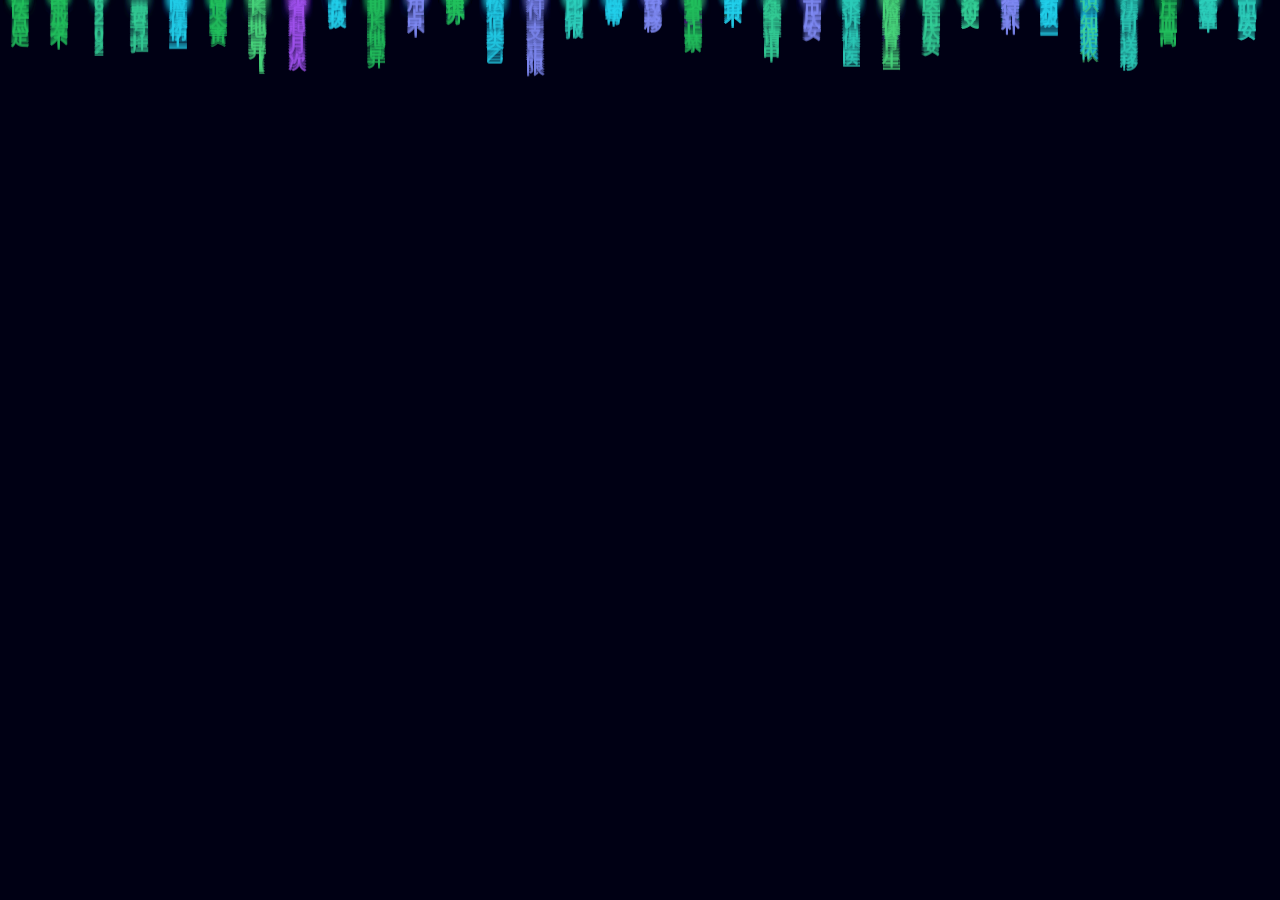
==== index.html @ b7094ef6 "uniform dim, wider columns" ====
<!DOCTYPE html>
<html lang="zh">
<head>
<meta charset="UTF-8">
<meta name="viewport" content="width=device-width,initial-scale=1.0,maximum-scale=1.0,user-scalable=no">
<meta name="theme-color" content="#0a0a1a">
<title>医保小洪</title>
<style>
* { margin:0; padding:0; box-sizing:border-box; }
html, body { width:100%; height:100%; overflow:hidden; background:#0a0a1a; }
canvas { display:block; width:100%; height:100%; }
</style>
</head>
<body>
<canvas id="rain"></canvas>
<script>
var WORDS = ["大病保险", "政策目录", "基本医保", "两病门诊", "医保基金不予支付", "甲类", "全部乙类", "安徽省开通情况", "国家医保服务平台APP", "办理渠道", "政策体系概览", "2026年7月主要变化", "参保缴费", "慢特病门诊", "住院", "一般诊疗费", "医保耗材目录", "承诺制异地长期居住", "特困人员/低保对象/返贫致贫人口（倾斜支付）", "2026年7月1日起执行新政策", "再次报销", "无封顶线", "不再纳入大病保险", "慢性病门诊", "特殊病门诊", "不再享受", "补齐待遇", "省内无异地", "省外规范转诊", "单行支付", "异地长期居住备案", "生育津贴", "在职职工", "随单位参保", "以个人身份参保", "有序扩大到省外定点医疗机构", "不再要求", "一级及未定级", "异地长期居住人员", "一般诊疗费收付费政策", "全新政策", "挂号费 + 诊查费 + 注射费", "当天只限收取一次", "只收取该疗程内首次", "住院患者不得收取", "不可收取", "不与各类\"门诊诊查费\"和\"注射费\"同时收费", "医保三大目录", "国家药品目录（2025版）", "目录分类", "目录规模", "支付规则", "支付条件（全部符合方可支付）", "基金不予支付（符合其一即不支付）", "不纳入目录的情形", "目录动态调整", "调出情形", "执行要求", "乙类", "丙类", "2859条", "个人先行自付", "支付标准", "限定支付范围", "工伤保险/生育保险", "每年调整一次", "不得自行制定目录", "不得自行调整", "须保障参保人员知情同意权", "医保家庭共济", "已开通省市（截至2026年）", "安徽省家庭共济操作流程", "家庭共济 vs 医保钱包 vs 异地就医", "家庭共济常见问题", "职工医保参保人", "个人账户余额", "本人医保卡", "安徽", "安徽省已全面开通", "安庆市已开通", "皖事通APP", "安徽医保公共服务小程序", "国家医保服务平台", "皖事通", "医保专区", "个人账户共济", "配偶、父母（含配偶父母）、子女", "不需要！", "医保诉求答复规范", "核心原则", "答复结构", "格式要求", "常用政策依据速查", "禁止事项", "纯医保立场", "不越界", "依据知识库", "不换行", "医保钱包推广区域", "当前开通省份（截至2026年中）", "安庆市/望江县状态", "个人账户余额跨区域转账", "省级平台", "并非全省所有区县已同步开通", "据群众反馈，目前望江县暂不支持医保钱包使用", "拨打12345", "安庆市医保局电话", "安庆市区县列表", "各区县医保咨询电话", "望江县医疗保障局 - 回复模板", "标准回复格式", "使用说明", "医保定点查询", "安庆市定点医药机构名单", "安庆市医保部门经办系统固话", "市本级及各区县", "安庆市级", "桐城市", "怀宁县", "潜山市", "岳西县", "太湖县", "望江县", "宿松县", "0556-12345 转医保", "医保目录", "目录查询", "药品目录", "诊疗项目目录", "医用耗材目录", "试行版 2859条（2026.7.1执行）", "安庆市医疗救助政策", "医疗救助标准", "全额资助", "特困人员、孤儿", "低保对象", "返贫致贫人口", "防止返贫监测人口", "因病致贫重病患者", "因个人原因未参加基本医保期间的费用", "医疗救助监管", "由本人负担", "暂停其医疗救助", "停止其医疗救助", "责令退回", "移送司法机关", "不予结算", "取消", "安庆市医疗服务价格目录", "安庆居民医保【\"两病\"门诊】政策", "高血压、糖尿病", "门诊用药", "适用人群", "年度限额", "报销范围", "申请手续", "准入标准", "整体纳入", "不需要参保居民申请办理", "安庆居民医保【住院】政策", "住院起付线及报销比例", "本地就医（安庆市立医院）", "省内异地规范转诊（安徽省立医院）", "省内异地自行外出（安徽省立医院）", "省外规范转诊（上海瑞金医院）", "省外自行外出（上海瑞金医院）", "一级及以下/乡镇卫生院", "二级和县级", "三级(市属)", "三级(省属)", "结论", "安庆居民医保【参保缴费】政策", "2026年度（参加2025年缴费）个人缴费资助标准", "2025年度个人缴费资助标准", "集中参保缴费期", "2025年10月20日-12月31日", "2026年1月1日至12月31日", "次日起", "重要", "待遇等待期", "就高原则", "安庆市城乡居民医保政策总览", "基本医保（6项）", "大病保险（3项）🔴", "医疗救助", "普通门诊", "生育保障", "不再纳入", "罕见病单行支付", "省内大病无异地", "跨省异地就医降比例部分不纳入大病保险", "安庆居民医保【大病保险】政策（2026年7月更新）", "普通居民", "基本医保起付线以下部分", "乙类先行自付费用", "超支付标准自付费用", "跨省异地就医降比例部分", "没有降比例部分", "优先计入", "不纳入医疗救助", "连续参保/零报销", "断保人员", "过渡期递减，2030年出局", "提高起付线", "安庆居民医保【慢特病门诊】政策", "安庆居民医保【普通门诊】政策", "市域内普通门诊定点医疗机构", "不报销", "【异地长期居住备案】", "安庆居民医保【生育保障】政策", "补助规则", "可以。", "据实支付", "定额标准", "并发症或合并症", "补差", "安庆居民医保【省内大病无异地】政策", "试点省属三级医疗机构", "试点病种", "省内试点医疗机构", "三级医疗机构", "心脏移植", "安庆居民医保【罕见病单行支付】政策", "尚未纳入基本医疗保险药品目录", "安庆市城镇职工医保政策总览", "生育保险 🔴", "大额医疗救助", "生育保险", "门诊统筹", "产前检查", "住院分娩", "灵活就业", "辅助生殖", "安庆职工医保【住院】政策", "退休职工", "安庆职工医保【参保缴费】政策", "单位缴费基数", "单位费率", "个人缴费基数", "个人费率", "退休人员", "次月起", "安庆职工医保【大病保险】政策", "普通职工", "基本医保（含大额医疗救助）", "安庆职工医保【慢特病门诊】政策", "年度起付线", "报销比例", "安庆职工医保【生育保障】政策（2026年7月更新）", "享受条件——🔴 全省统一", "津贴计算", "津贴天数", "产前检查基础服务包", "普通门诊统筹", "顺产", "剖宫产", "无自付", "合并计算", "不重复保障", "单建统筹模式", "统账结合模式", "生育补助金", "不予享受", "2027年5月1日起，不再保留生育补助金相关政策。", "女居民参保地的职工医保统筹基金", "不占用", "不发放", "甲类纳入", "扩大到省外", "2027.5.1起改津贴", "安庆职工医保【省内大病无异地】政策", "安庆职工医保【罕见病单行支付】政策", "安庆职工医保【辅助生殖门诊】政策", "2024年8月1日", "25家", "安庆市立医院", "安庆116医院", "安庆职工医保【门诊统筹】政策", "起付线累计规则", "定点药店购药", "2022年7月1日", "2023年10月1日", "定点医疗机构普通门诊", "定点零售药店门诊处方外配购药", "一级及未定级医院", "二级和三级医院", "二级和三级", "年度最高支付限额", "职工本人使用", "安庆职工医保【门诊血液透析】政策", "结算方式", "优势", "慢性肾衰竭（尿毒症期）门诊慢特病认定", "不含", "按病种付费", "医保基金", "参保患者", "减轻参保患者医疗费用负担", "异地就医直接结算", "住院免备案直接结算", "本地就医标准", "出院前补齐备案材料", "自费出院后补齐材料", "未能补齐材料", "其他临时外出就医人员", "已发生医保结算的费用原则上不予补差结算", "务必致电告知申请人", "慢性病待遇享受", "城乡居民", "城镇职工", "短信通知", "在线查询", "一级以上（含）定点医疗机构", "安徽省基本医疗保险门诊慢特病病种认定标准", "概述", "部分病种认定标准摘要", "高血压", "冠心病", "心功能不全", "慢性阻塞性肺疾病", "糖尿病", "恶性肿瘤", "慢性肾衰竭（尿毒症期）", "器官移植术后抗排异治疗", "再生障碍性贫血", "戈谢病", "线上自助办理流程", "下载打印结算单", "经办服务流程", "服务项目", "文本指南", "视频教程（扫码观看）", "安庆长期护理保险政策", "资金补助和服务保障", "同步参加"];

var canvas = document.getElementById('rain');
var ctx = canvas.getContext('2d');
var dpr = window.devicePixelRatio || 1;
var fontSize, colGap, cols, streams;
var colors = ['#22c55e','#4ade80','#a855f7','#22d3ee','#34d399','#818cf8','#2dd4bf'];

function randWord() {
  var w = WORDS[Math.floor(Math.random() * WORDS.length)];
  return { chars: w.split(''), idx: 0, color: colors[Math.floor(Math.random() * colors.length)] };
}

function setup() {
  var w = window.innerWidth;
  var h = window.innerHeight;
  canvas.width = w * dpr;
  canvas.height = h * dpr;
  canvas.style.width = w + 'px';
  canvas.style.height = h + 'px';
  ctx.setTransform(dpr, 0, 0, dpr, 0, 0);

  if (w < 400) { fontSize = 14; colGap = fontSize * 1.8; }
  else if (w < 768) { fontSize = 16; colGap = fontSize * 2; }
  else { fontSize = 18; colGap = fontSize * 2.2; }

  cols = Math.floor(w / colGap);
  streams = new Array(cols);
  for (var i = 0; i < cols; i++) {
    streams[i] = {
      word: randWord(),
      chars: [],
      speed: 0.25 + Math.random() * 0.6,
      tick: Math.random() * 100
    };
  }
}

setup();
window.addEventListener('resize', setup);
window.addEventListener('orientationchange', function(){ setTimeout(setup, 200); });

function draw() {
  var w = window.innerWidth;
  var h = window.innerHeight;
  ctx.fillStyle = 'rgba(10,10,26,0.08)';
  ctx.fillRect(0, 0, w, h);

  ctx.textBaseline = 'top';
  ctx.textAlign = 'center';

  for (var i = 0; i < cols; i++) {
    var s = streams[i];
    var x = i * colGap + colGap / 2;

    for (var j = s.chars.length - 1; j >= 0; j--) {
      s.chars[j].y += s.speed * 2;
      if (s.chars[j].y > h + fontSize) s.chars.splice(j, 1);
    }

    s.tick++;
    if (s.tick > 8 + Math.random() * 12) {
      s.tick = 0;
      var ch = s.word.chars[s.word.idx];
      s.word.idx++;
      if (s.word.idx >= s.word.chars.length) s.word = randWord();
      s.chars.unshift({ char: ch, y: -fontSize });
    }

    for (var j = 0; j < s.chars.length; j++) {
      var c = s.chars[j];
      ctx.font = 'bold ' + fontSize + 'px "Microsoft YaHei","PingFang SC","Noto Sans SC",sans-serif';
      ctx.shadowColor = s.word.color;
      ctx.shadowBlur = j === 0 ? 8 : 0;
      ctx.fillStyle = s.word.color;
      ctx.globalAlpha = 0.55;
      ctx.fillText(c.char, x, c.y);
    }
    ctx.shadowBlur = 0;
    ctx.globalAlpha = 1;
  }
  requestAnimationFrame(draw);
}

requestAnimationFrame(draw);
</script>
</body>
</html>
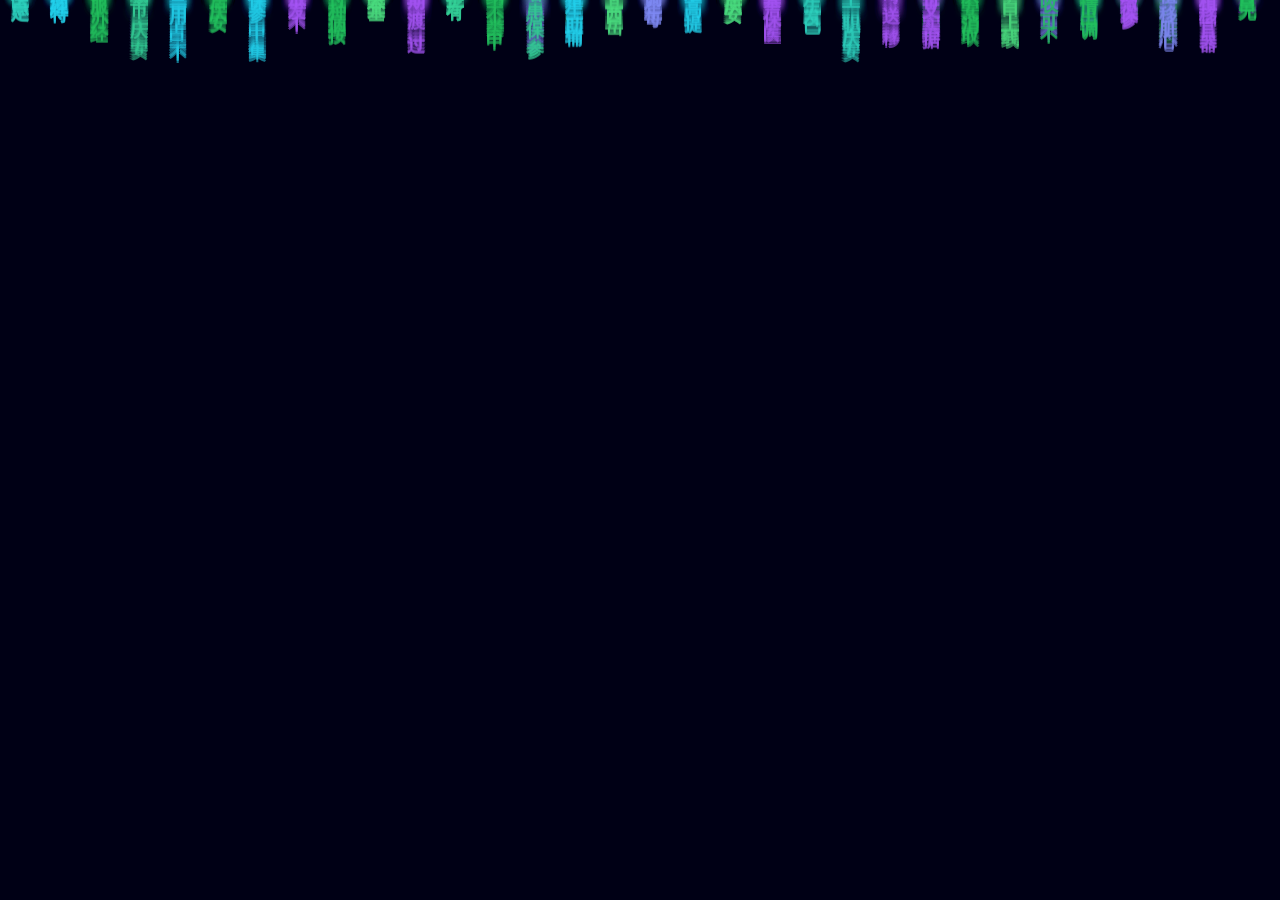
==== commit 2686b049: "change font to KaiTi" ====
--- a/index.html
+++ b/index.html
@@ -85,7 +85,7 @@
 
     for (var j = 0; j < s.chars.length; j++) {
       var c = s.chars[j];
-      ctx.font = 'bold ' + fontSize + 'px "Microsoft YaHei","PingFang SC","Noto Sans SC",sans-serif';
+      ctx.font = 'bold ' + fontSize + 'px KaiTi,STKaiti,"AR PL UKai CN","Noto Serif SC",serif';
       ctx.shadowColor = s.word.color;
       ctx.shadowBlur = j === 0 ? 8 : 0;
       ctx.fillStyle = s.word.color;
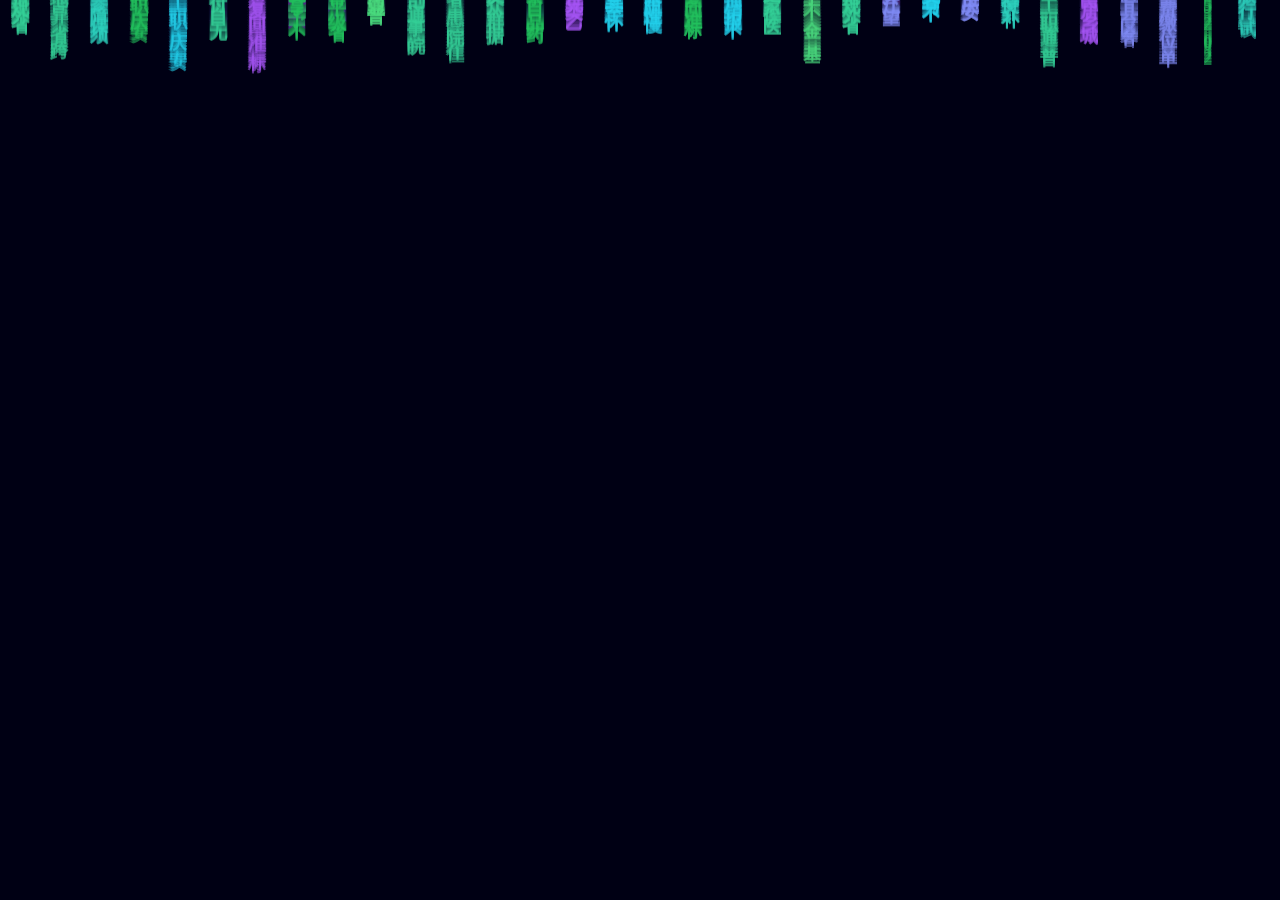
==== commit c13ba704: "remove text glow" ====
--- a/index.html
+++ b/index.html
@@ -86,8 +86,6 @@
     for (var j = 0; j < s.chars.length; j++) {
       var c = s.chars[j];
       ctx.font = 'bold ' + fontSize + 'px KaiTi,STKaiti,"AR PL UKai CN","Noto Serif SC",serif';
-      ctx.shadowColor = s.word.color;
-      ctx.shadowBlur = j === 0 ? 8 : 0;
       ctx.fillStyle = s.word.color;
       ctx.globalAlpha = 0.55;
       ctx.fillText(c.char, x, c.y);
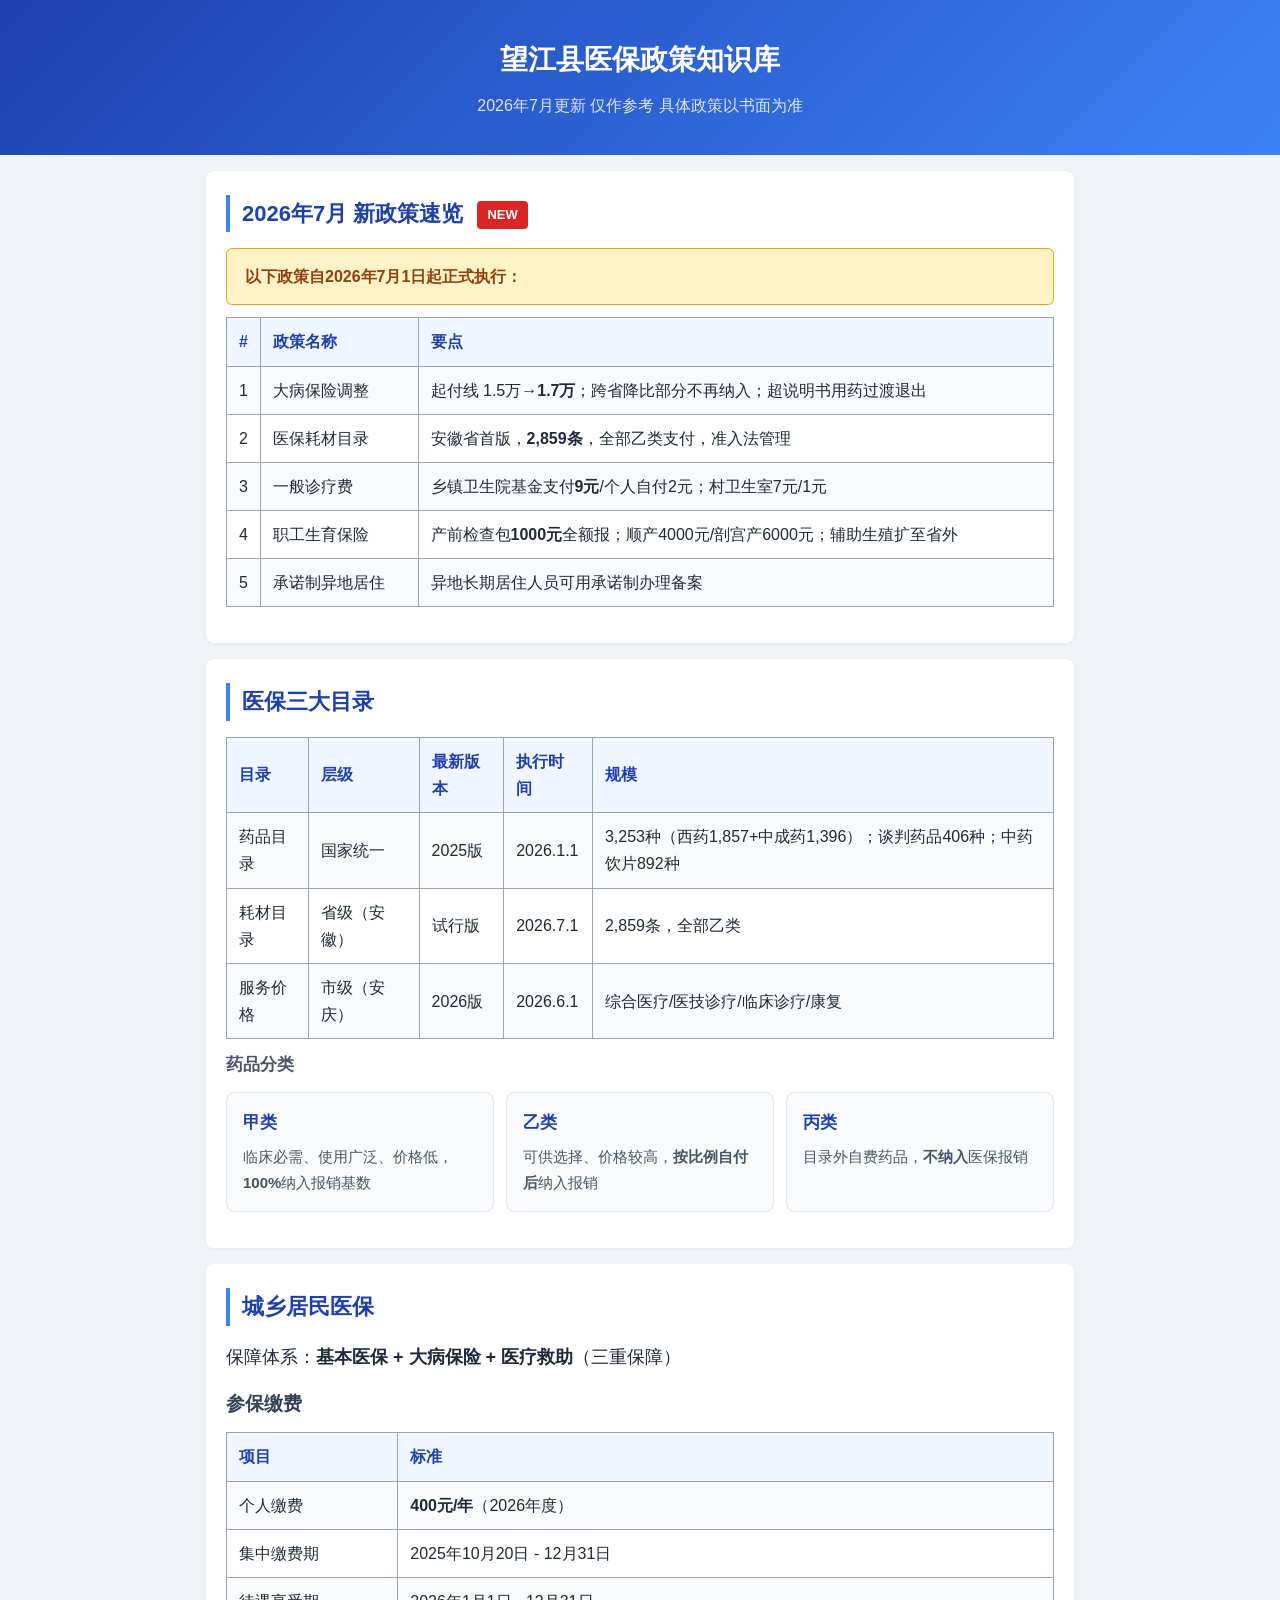
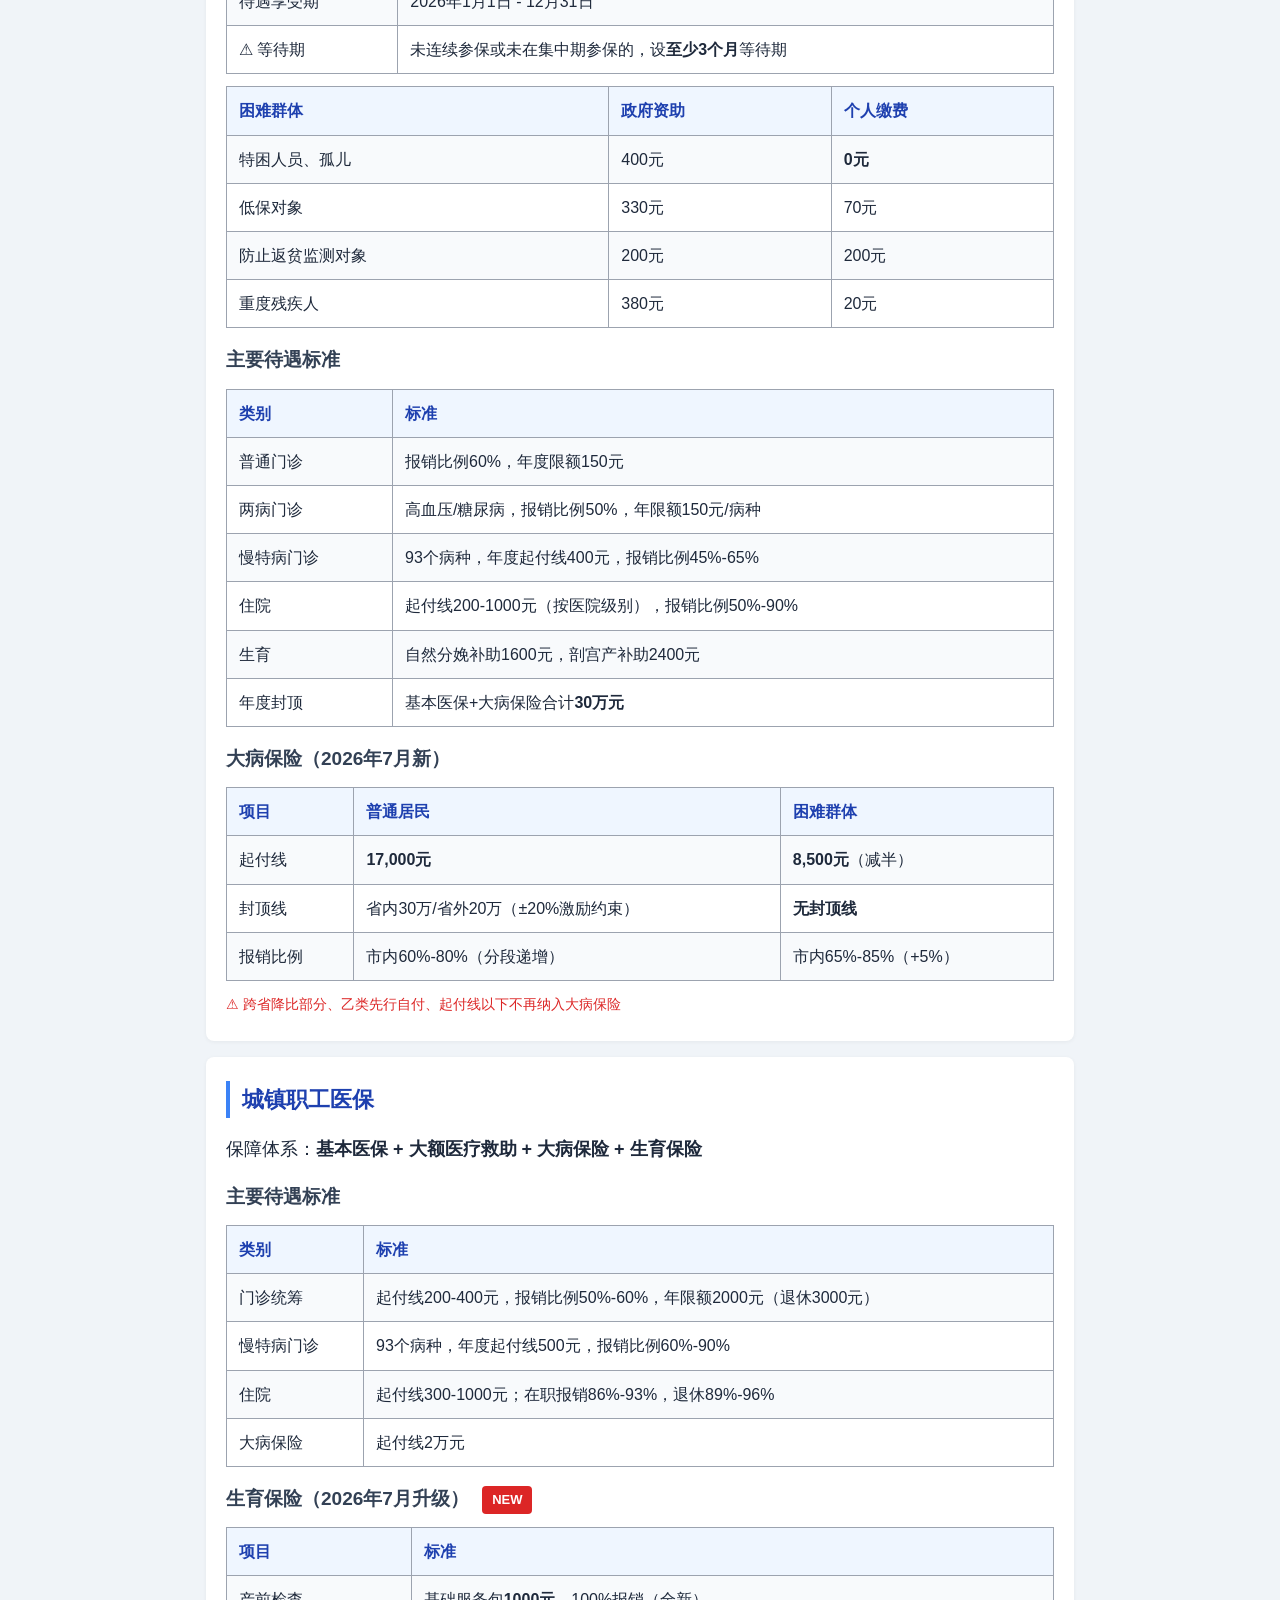
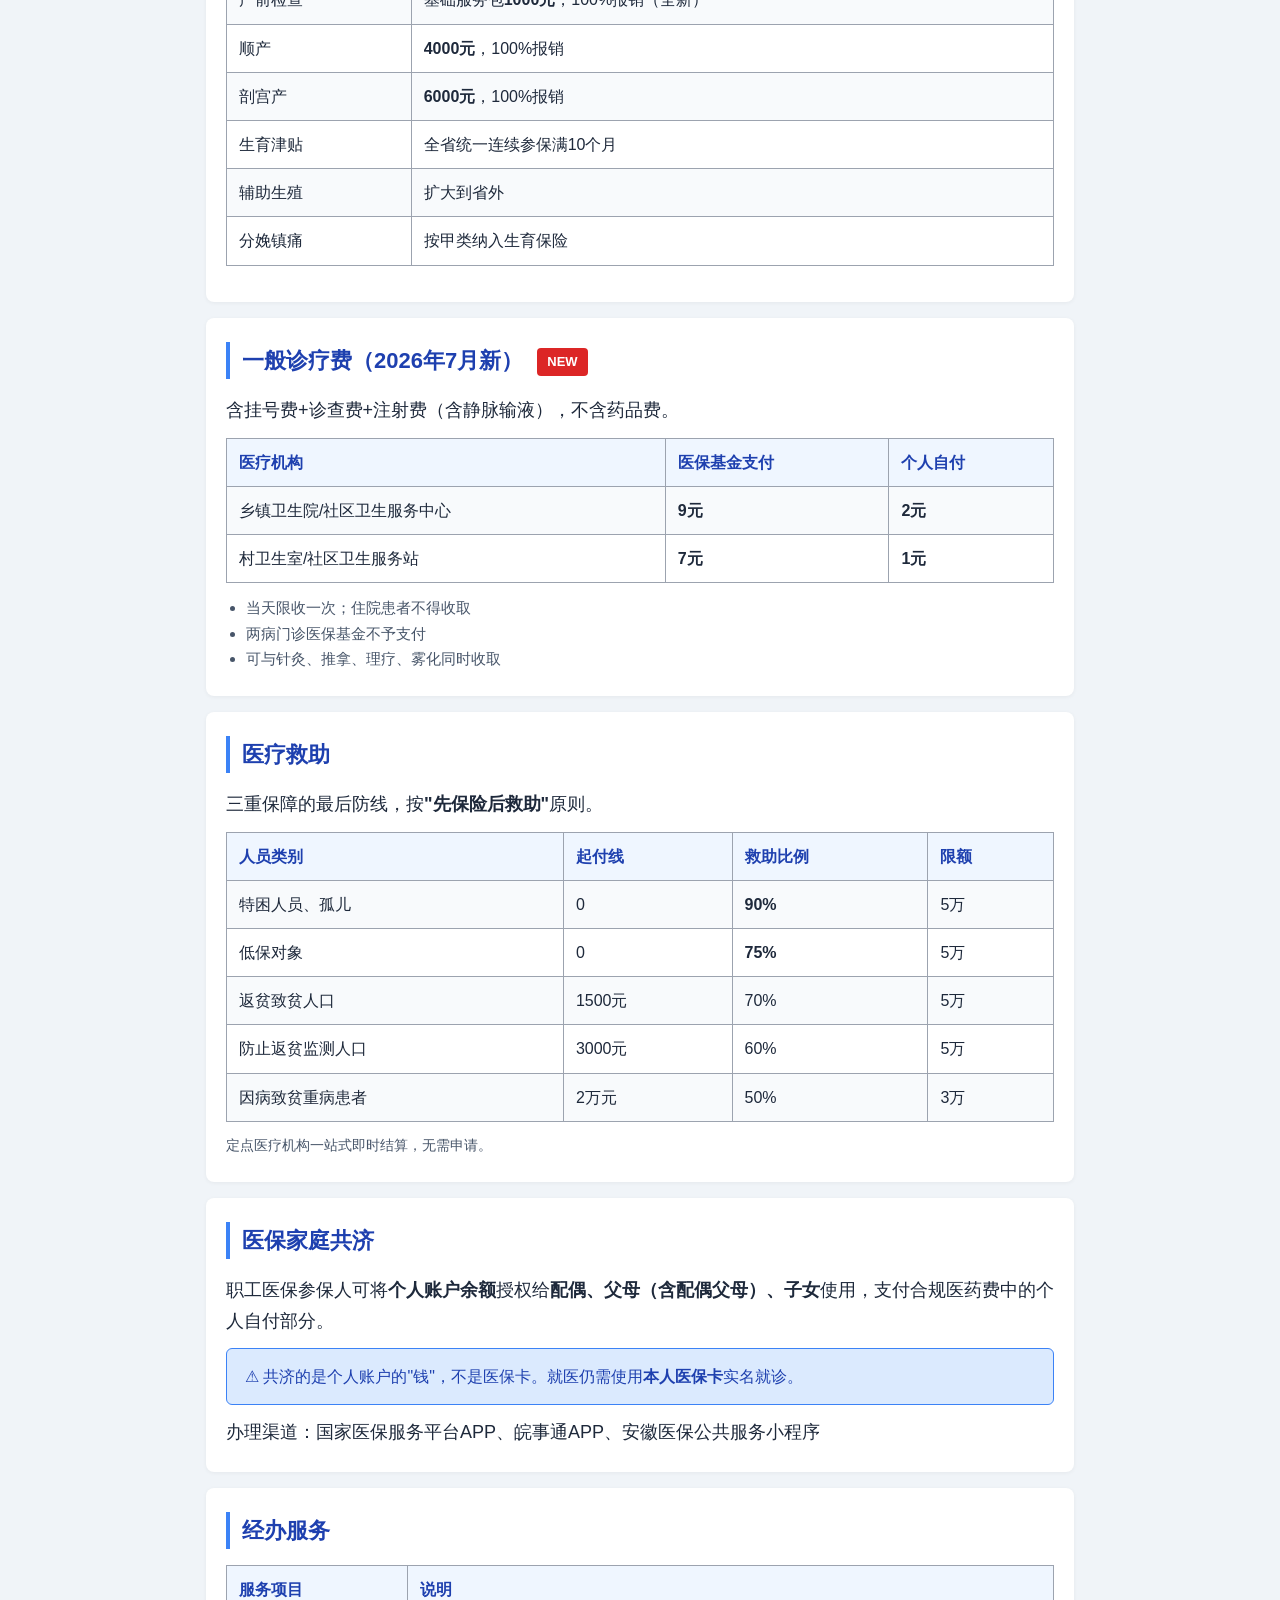
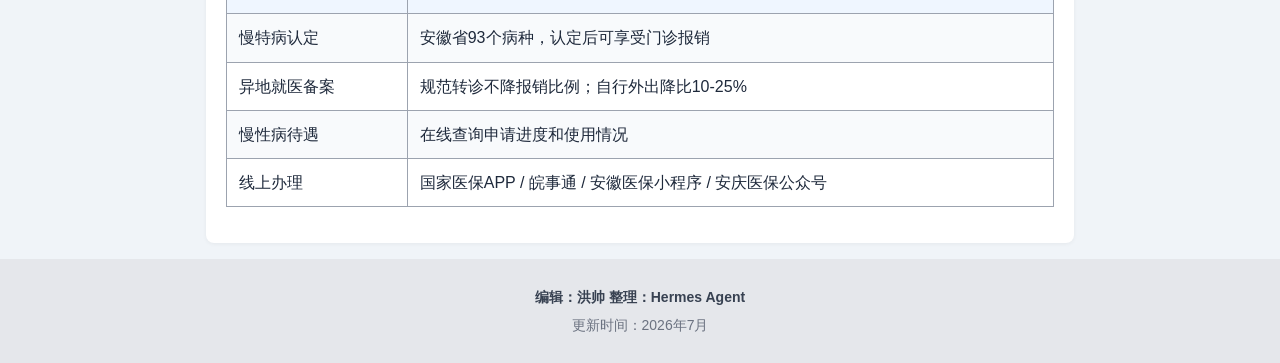
==== commit e2e875c0: "replace with policy knowledge base" ====
--- a/index.html
+++ b/index.html
@@ -2,101 +2,288 @@
 <html lang="zh">
 <head>
 <meta charset="UTF-8">
-<meta name="viewport" content="width=device-width,initial-scale=1.0,maximum-scale=1.0,user-scalable=no">
-<meta name="theme-color" content="#0a0a1a">
-<title>医保小洪</title>
+<meta name="viewport" content="width=device-width, initial-scale=1.0">
+<title>望江县医保政策知识库：小洪整理</title>
 <style>
 * { margin:0; padding:0; box-sizing:border-box; }
-html, body { width:100%; height:100%; overflow:hidden; background:#0a0a1a; }
-canvas { display:block; width:100%; height:100%; }
+body {
+  font-family: -apple-system,"Microsoft YaHei","PingFang SC",sans-serif;
+  font-size: 18px;
+  color: #1e293b;
+  background: #f0f4f8;
+  line-height: 1.7;
+}
+.container { max-width: 900px; margin: 0 auto; padding: 0 16px; }
+
+header {
+  background: linear-gradient(135deg, #1e40af 0%, #3b82f6 100%);
+  color: #fff;
+  padding: 36px 20px;
+  text-align: center;
+}
+header h1 { font-size: 28px; margin-bottom: 8px; }
+header p { font-size: 16px; opacity: 0.85; }
+
+.badge {
+  display: inline-block;
+  background: #dc2626;
+  color: #fff;
+  font-size: 13px;
+  padding: 3px 10px;
+  border-radius: 4px;
+  margin-left: 8px;
+  vertical-align: middle;
+}
+
+section { background: #fff; margin: 16px 0; padding: 24px 20px; border-radius: 8px; box-shadow: 0 1px 4px rgba(0,0,0,0.05); }
+section h2 {
+  font-size: 22px;
+  color: #1e40af;
+  border-left: 4px solid #3b82f6;
+  padding-left: 12px;
+  margin-bottom: 16px;
+}
+section h3 { font-size: 19px; color: #334155; margin: 16px 0 10px; }
+section h4 { font-size: 17px; color: #475569; margin: 12px 0 8px; }
+
+.alert {
+  background: #fef3c7;
+  border: 1px solid #f59e0b;
+  border-radius: 6px;
+  padding: 14px 18px;
+  margin: 12px 0;
+  font-size: 16px;
+  color: #92400e;
+}
+
+table {
+  width: 100%;
+  border-collapse: collapse;
+  margin: 12px 0;
+  font-size: 16px;
+}
+th, td {
+  border: 1px solid #9ca3af;
+  padding: 10px 12px;
+  text-align: left;
+}
+th {
+  background: #eff6ff;
+  font-weight: 700;
+  color: #1e40af;
+}
+tr:nth-child(even) td { background: #f8fafc; }
+
+.card-grid {
+  display: grid;
+  grid-template-columns: repeat(auto-fill, minmax(260px, 1fr));
+  gap: 12px;
+  margin: 12px 0;
+}
+.card {
+  background: #f8fafc;
+  border: 1px solid #e2e8f0;
+  border-radius: 8px;
+  padding: 16px;
+}
+.card h4 { margin: 0 0 6px; font-size: 17px; color: #1e40af; }
+.card p { font-size: 15px; color: #475569; }
+
+.tag { display: inline-block; background: #dbeafe; color: #1e40af; font-size: 13px; padding: 2px 8px; border-radius: 4px; margin-right: 4px; }
+.tag-red { background: #fee2e2; color: #dc2626; }
+
+.highlight { background: #fef9c3; padding: 2px 6px; border-radius: 3px; }
+
+footer {
+  background: #e5e7eb;
+  padding: 24px 20px;
+  text-align: center;
+  font-size: 14px;
+  color: #6b7280;
+  line-height: 2;
+}
+footer strong { color: #374151; }
+
+@media (max-width: 640px) {
+  body { font-size: 16px; }
+  section { padding: 18px 14px; }
+  table { font-size: 14px; }
+  th, td { padding: 8px 6px; }
+  .card-grid { grid-template-columns: 1fr; }
+}
 </style>
 </head>
 <body>
-<canvas id="rain"></canvas>
-<script>
-var WORDS = ["大病保险", "政策目录", "基本医保", "两病门诊", "医保基金不予支付", "甲类", "全部乙类", "安徽省开通情况", "国家医保服务平台APP", "办理渠道", "政策体系概览", "2026年7月主要变化", "参保缴费", "慢特病门诊", "住院", "一般诊疗费", "医保耗材目录", "承诺制异地长期居住", "特困人员/低保对象/返贫致贫人口（倾斜支付）", "2026年7月1日起执行新政策", "再次报销", "无封顶线", "不再纳入大病保险", "慢性病门诊", "特殊病门诊", "不再享受", "补齐待遇", "省内无异地", "省外规范转诊", "单行支付", "异地长期居住备案", "生育津贴", "在职职工", "随单位参保", "以个人身份参保", "有序扩大到省外定点医疗机构", "不再要求", "一级及未定级", "异地长期居住人员", "一般诊疗费收付费政策", "全新政策", "挂号费 + 诊查费 + 注射费", "当天只限收取一次", "只收取该疗程内首次", "住院患者不得收取", "不可收取", "不与各类\"门诊诊查费\"和\"注射费\"同时收费", "医保三大目录", "国家药品目录（2025版）", "目录分类", "目录规模", "支付规则", "支付条件（全部符合方可支付）", "基金不予支付（符合其一即不支付）", "不纳入目录的情形", "目录动态调整", "调出情形", "执行要求", "乙类", "丙类", "2859条", "个人先行自付", "支付标准", "限定支付范围", "工伤保险/生育保险", "每年调整一次", "不得自行制定目录", "不得自行调整", "须保障参保人员知情同意权", "医保家庭共济", "已开通省市（截至2026年）", "安徽省家庭共济操作流程", "家庭共济 vs 医保钱包 vs 异地就医", "家庭共济常见问题", "职工医保参保人", "个人账户余额", "本人医保卡", "安徽", "安徽省已全面开通", "安庆市已开通", "皖事通APP", "安徽医保公共服务小程序", "国家医保服务平台", "皖事通", "医保专区", "个人账户共济", "配偶、父母（含配偶父母）、子女", "不需要！", "医保诉求答复规范", "核心原则", "答复结构", "格式要求", "常用政策依据速查", "禁止事项", "纯医保立场", "不越界", "依据知识库", "不换行", "医保钱包推广区域", "当前开通省份（截至2026年中）", "安庆市/望江县状态", "个人账户余额跨区域转账", "省级平台", "并非全省所有区县已同步开通", "据群众反馈，目前望江县暂不支持医保钱包使用", "拨打12345", "安庆市医保局电话", "安庆市区县列表", "各区县医保咨询电话", "望江县医疗保障局 - 回复模板", "标准回复格式", "使用说明", "医保定点查询", "安庆市定点医药机构名单", "安庆市医保部门经办系统固话", "市本级及各区县", "安庆市级", "桐城市", "怀宁县", "潜山市", "岳西县", "太湖县", "望江县", "宿松县", "0556-12345 转医保", "医保目录", "目录查询", "药品目录", "诊疗项目目录", "医用耗材目录", "试行版 2859条（2026.7.1执行）", "安庆市医疗救助政策", "医疗救助标准", "全额资助", "特困人员、孤儿", "低保对象", "返贫致贫人口", "防止返贫监测人口", "因病致贫重病患者", "因个人原因未参加基本医保期间的费用", "医疗救助监管", "由本人负担", "暂停其医疗救助", "停止其医疗救助", "责令退回", "移送司法机关", "不予结算", "取消", "安庆市医疗服务价格目录", "安庆居民医保【\"两病\"门诊】政策", "高血压、糖尿病", "门诊用药", "适用人群", "年度限额", "报销范围", "申请手续", "准入标准", "整体纳入", "不需要参保居民申请办理", "安庆居民医保【住院】政策", "住院起付线及报销比例", "本地就医（安庆市立医院）", "省内异地规范转诊（安徽省立医院）", "省内异地自行外出（安徽省立医院）", "省外规范转诊（上海瑞金医院）", "省外自行外出（上海瑞金医院）", "一级及以下/乡镇卫生院", "二级和县级", "三级(市属)", "三级(省属)", "结论", "安庆居民医保【参保缴费】政策", "2026年度（参加2025年缴费）个人缴费资助标准", "2025年度个人缴费资助标准", "集中参保缴费期", "2025年10月20日-12月31日", "2026年1月1日至12月31日", "次日起", "重要", "待遇等待期", "就高原则", "安庆市城乡居民医保政策总览", "基本医保（6项）", "大病保险（3项）🔴", "医疗救助", "普通门诊", "生育保障", "不再纳入", "罕见病单行支付", "省内大病无异地", "跨省异地就医降比例部分不纳入大病保险", "安庆居民医保【大病保险】政策（2026年7月更新）", "普通居民", "基本医保起付线以下部分", "乙类先行自付费用", "超支付标准自付费用", "跨省异地就医降比例部分", "没有降比例部分", "优先计入", "不纳入医疗救助", "连续参保/零报销", "断保人员", "过渡期递减，2030年出局", "提高起付线", "安庆居民医保【慢特病门诊】政策", "安庆居民医保【普通门诊】政策", "市域内普通门诊定点医疗机构", "不报销", "【异地长期居住备案】", "安庆居民医保【生育保障】政策", "补助规则", "可以。", "据实支付", "定额标准", "并发症或合并症", "补差", "安庆居民医保【省内大病无异地】政策", "试点省属三级医疗机构", "试点病种", "省内试点医疗机构", "三级医疗机构", "心脏移植", "安庆居民医保【罕见病单行支付】政策", "尚未纳入基本医疗保险药品目录", "安庆市城镇职工医保政策总览", "生育保险 🔴", "大额医疗救助", "生育保险", "门诊统筹", "产前检查", "住院分娩", "灵活就业", "辅助生殖", "安庆职工医保【住院】政策", "退休职工", "安庆职工医保【参保缴费】政策", "单位缴费基数", "单位费率", "个人缴费基数", "个人费率", "退休人员", "次月起", "安庆职工医保【大病保险】政策", "普通职工", "基本医保（含大额医疗救助）", "安庆职工医保【慢特病门诊】政策", "年度起付线", "报销比例", "安庆职工医保【生育保障】政策（2026年7月更新）", "享受条件——🔴 全省统一", "津贴计算", "津贴天数", "产前检查基础服务包", "普通门诊统筹", "顺产", "剖宫产", "无自付", "合并计算", "不重复保障", "单建统筹模式", "统账结合模式", "生育补助金", "不予享受", "2027年5月1日起，不再保留生育补助金相关政策。", "女居民参保地的职工医保统筹基金", "不占用", "不发放", "甲类纳入", "扩大到省外", "2027.5.1起改津贴", "安庆职工医保【省内大病无异地】政策", "安庆职工医保【罕见病单行支付】政策", "安庆职工医保【辅助生殖门诊】政策", "2024年8月1日", "25家", "安庆市立医院", "安庆116医院", "安庆职工医保【门诊统筹】政策", "起付线累计规则", "定点药店购药", "2022年7月1日", "2023年10月1日", "定点医疗机构普通门诊", "定点零售药店门诊处方外配购药", "一级及未定级医院", "二级和三级医院", "二级和三级", "年度最高支付限额", "职工本人使用", "安庆职工医保【门诊血液透析】政策", "结算方式", "优势", "慢性肾衰竭（尿毒症期）门诊慢特病认定", "不含", "按病种付费", "医保基金", "参保患者", "减轻参保患者医疗费用负担", "异地就医直接结算", "住院免备案直接结算", "本地就医标准", "出院前补齐备案材料", "自费出院后补齐材料", "未能补齐材料", "其他临时外出就医人员", "已发生医保结算的费用原则上不予补差结算", "务必致电告知申请人", "慢性病待遇享受", "城乡居民", "城镇职工", "短信通知", "在线查询", "一级以上（含）定点医疗机构", "安徽省基本医疗保险门诊慢特病病种认定标准", "概述", "部分病种认定标准摘要", "高血压", "冠心病", "心功能不全", "慢性阻塞性肺疾病", "糖尿病", "恶性肿瘤", "慢性肾衰竭（尿毒症期）", "器官移植术后抗排异治疗", "再生障碍性贫血", "戈谢病", "线上自助办理流程", "下载打印结算单", "经办服务流程", "服务项目", "文本指南", "视频教程（扫码观看）", "安庆长期护理保险政策", "资金补助和服务保障", "同步参加"];
-
-var canvas = document.getElementById('rain');
-var ctx = canvas.getContext('2d');
-var dpr = window.devicePixelRatio || 1;
-var fontSize, colGap, cols, streams;
-var colors = ['#22c55e','#4ade80','#a855f7','#22d3ee','#34d399','#818cf8','#2dd4bf'];
-
-function randWord() {
-  var w = WORDS[Math.floor(Math.random() * WORDS.length)];
-  return { chars: w.split(''), idx: 0, color: colors[Math.floor(Math.random() * colors.length)] };
-}
-
-function setup() {
-  var w = window.innerWidth;
-  var h = window.innerHeight;
-  canvas.width = w * dpr;
-  canvas.height = h * dpr;
-  canvas.style.width = w + 'px';
-  canvas.style.height = h + 'px';
-  ctx.setTransform(dpr, 0, 0, dpr, 0, 0);
-
-  if (w < 400) { fontSize = 14; colGap = fontSize * 1.8; }
-  else if (w < 768) { fontSize = 16; colGap = fontSize * 2; }
-  else { fontSize = 18; colGap = fontSize * 2.2; }
-
-  cols = Math.floor(w / colGap);
-  streams = new Array(cols);
-  for (var i = 0; i < cols; i++) {
-    streams[i] = {
-      word: randWord(),
-      chars: [],
-      speed: 0.25 + Math.random() * 0.6,
-      tick: Math.random() * 100
-    };
-  }
-}
-
-setup();
-window.addEventListener('resize', setup);
-window.addEventListener('orientationchange', function(){ setTimeout(setup, 200); });
-
-function draw() {
-  var w = window.innerWidth;
-  var h = window.innerHeight;
-  ctx.fillStyle = 'rgba(10,10,26,0.08)';
-  ctx.fillRect(0, 0, w, h);
-
-  ctx.textBaseline = 'top';
-  ctx.textAlign = 'center';
-
-  for (var i = 0; i < cols; i++) {
-    var s = streams[i];
-    var x = i * colGap + colGap / 2;
-
-    for (var j = s.chars.length - 1; j >= 0; j--) {
-      s.chars[j].y += s.speed * 2;
-      if (s.chars[j].y > h + fontSize) s.chars.splice(j, 1);
-    }
-
-    s.tick++;
-    if (s.tick > 8 + Math.random() * 12) {
-      s.tick = 0;
-      var ch = s.word.chars[s.word.idx];
-      s.word.idx++;
-      if (s.word.idx >= s.word.chars.length) s.word = randWord();
-      s.chars.unshift({ char: ch, y: -fontSize });
-    }
-
-    for (var j = 0; j < s.chars.length; j++) {
-      var c = s.chars[j];
-      ctx.font = 'bold ' + fontSize + 'px KaiTi,STKaiti,"AR PL UKai CN","Noto Serif SC",serif';
-      ctx.fillStyle = s.word.color;
-      ctx.globalAlpha = 0.55;
-      ctx.fillText(c.char, x, c.y);
-    }
-    ctx.shadowBlur = 0;
-    ctx.globalAlpha = 1;
-  }
-  requestAnimationFrame(draw);
-}
-
-requestAnimationFrame(draw);
-</script>
+
+<header>
+  <h1>望江县医保政策知识库</h1>
+  <p>2026年7月更新 仅作参考 具体政策以书面为准</p>
+</header>
+
+<div class="container">
+
+<!-- 2026年7月新政策速览 -->
+<section>
+  <h2>2026年7月 新政策速览 <span class="badge">NEW</span></h2>
+  <div class="alert">
+    <strong>以下政策自2026年7月1日起正式执行：</strong>
+  </div>
+  <table>
+    <tr><th style="width:30px">#</th><th>政策名称</th><th>要点</th></tr>
+    <tr><td>1</td><td>大病保险调整</td><td>起付线 1.5万→<strong>1.7万</strong>；跨省降比部分不再纳入；超说明书用药过渡退出</td></tr>
+    <tr><td>2</td><td>医保耗材目录</td><td>安徽省首版，<strong>2,859条</strong>，全部乙类支付，准入法管理</td></tr>
+    <tr><td>3</td><td>一般诊疗费</td><td>乡镇卫生院基金支付<strong>9元</strong>/个人自付2元；村卫生室7元/1元</td></tr>
+    <tr><td>4</td><td>职工生育保险</td><td>产前检查包<strong>1000元</strong>全额报；顺产4000元/剖宫产6000元；辅助生殖扩至省外</td></tr>
+    <tr><td>5</td><td>承诺制异地居住</td><td>异地长期居住人员可用承诺制办理备案</td></tr>
+  </table>
+</section>
+
+<!-- 三大目录 -->
+<section>
+  <h2>医保三大目录</h2>
+  <table>
+    <tr><th>目录</th><th>层级</th><th>最新版本</th><th>执行时间</th><th>规模</th></tr>
+    <tr><td>药品目录</td><td>国家统一</td><td>2025版</td><td>2026.1.1</td><td>3,253种（西药1,857+中成药1,396）；谈判药品406种；中药饮片892种</td></tr>
+    <tr><td>耗材目录</td><td>省级（安徽）</td><td>试行版</td><td>2026.7.1</td><td>2,859条，全部乙类</td></tr>
+    <tr><td>服务价格</td><td>市级（安庆）</td><td>2026版</td><td>2026.6.1</td><td>综合医疗/医技诊疗/临床诊疗/康复</td></tr>
+  </table>
+
+  <h4>药品分类</h4>
+  <div class="card-grid">
+    <div class="card"><h4>甲类</h4><p>临床必需、使用广泛、价格低，<strong>100%</strong>纳入报销基数</p></div>
+    <div class="card"><h4>乙类</h4><p>可供选择、价格较高，<strong>按比例自付后</strong>纳入报销</p></div>
+    <div class="card"><h4>丙类</h4><p>目录外自费药品，<strong>不纳入</strong>医保报销</p></div>
+  </div>
+</section>
+
+<!-- 城乡居民医保 -->
+<section>
+  <h2>城乡居民医保</h2>
+  <p>保障体系：<strong>基本医保 + 大病保险 + 医疗救助</strong>（三重保障）</p>
+
+  <h3>参保缴费</h3>
+  <table>
+    <tr><th>项目</th><th>标准</th></tr>
+    <tr><td>个人缴费</td><td><strong>400元/年</strong>（2026年度）</td></tr>
+    <tr><td>集中缴费期</td><td>2025年10月20日 - 12月31日</td></tr>
+    <tr><td>待遇享受期</td><td>2026年1月1日 - 12月31日</td></tr>
+    <tr><td>⚠ 等待期</td><td>未连续参保或未在集中期参保的，设<strong>至少3个月</strong>等待期</td></tr>
+  </table>
+
+  <table>
+    <tr><th>困难群体</th><th>政府资助</th><th>个人缴费</th></tr>
+    <tr><td>特困人员、孤儿</td><td>400元</td><td><strong>0元</strong></td></tr>
+    <tr><td>低保对象</td><td>330元</td><td>70元</td></tr>
+    <tr><td>防止返贫监测对象</td><td>200元</td><td>200元</td></tr>
+    <tr><td>重度残疾人</td><td>380元</td><td>20元</td></tr>
+  </table>
+
+  <h3>主要待遇标准</h3>
+  <table>
+    <tr><th>类别</th><th>标准</th></tr>
+    <tr><td>普通门诊</td><td>报销比例60%，年度限额150元</td></tr>
+    <tr><td>两病门诊</td><td>高血压/糖尿病，报销比例50%，年限额150元/病种</td></tr>
+    <tr><td>慢特病门诊</td><td>93个病种，年度起付线400元，报销比例45%-65%</td></tr>
+    <tr><td>住院</td><td>起付线200-1000元（按医院级别），报销比例50%-90%</td></tr>
+    <tr><td>生育</td><td>自然分娩补助1600元，剖宫产补助2400元</td></tr>
+    <tr><td>年度封顶</td><td>基本医保+大病保险合计<strong>30万元</strong></td></tr>
+  </table>
+
+  <h3>大病保险（2026年7月新）</h3>
+  <table>
+    <tr><th>项目</th><th>普通居民</th><th>困难群体</th></tr>
+    <tr><td>起付线</td><td><strong>17,000元</strong></td><td><strong>8,500元</strong>（减半）</td></tr>
+    <tr><td>封顶线</td><td>省内30万/省外20万（±20%激励约束）</td><td><strong>无封顶线</strong></td></tr>
+    <tr><td>报销比例</td><td>市内60%-80%（分段递增）</td><td>市内65%-85%（+5%）</td></tr>
+  </table>
+  <p style="font-size:14px;color:#dc2626;margin-top:8px">⚠ 跨省降比部分、乙类先行自付、起付线以下不再纳入大病保险</p>
+</section>
+
+<!-- 城镇职工医保 -->
+<section>
+  <h2>城镇职工医保</h2>
+  <p>保障体系：<strong>基本医保 + 大额医疗救助 + 大病保险 + 生育保险</strong></p>
+
+  <h3>主要待遇标准</h3>
+  <table>
+    <tr><th>类别</th><th>标准</th></tr>
+    <tr><td>门诊统筹</td><td>起付线200-400元，报销比例50%-60%，年限额2000元（退休3000元）</td></tr>
+    <tr><td>慢特病门诊</td><td>93个病种，年度起付线500元，报销比例60%-90%</td></tr>
+    <tr><td>住院</td><td>起付线300-1000元；在职报销86%-93%，退休89%-96%</td></tr>
+    <tr><td>大病保险</td><td>起付线2万元</td></tr>
+  </table>
+
+  <h3>生育保险（2026年7月升级） <span class="badge">NEW</span></h3>
+  <table>
+    <tr><th>项目</th><th>标准</th></tr>
+    <tr><td>产前检查</td><td>基础服务包<strong>1000元</strong>，100%报销（全新）</td></tr>
+    <tr><td>顺产</td><td><strong>4000元</strong>，100%报销</td></tr>
+    <tr><td>剖宫产</td><td><strong>6000元</strong>，100%报销</td></tr>
+    <tr><td>生育津贴</td><td>全省统一连续参保满10个月</td></tr>
+    <tr><td>辅助生殖</td><td>扩大到省外</td></tr>
+    <tr><td>分娩镇痛</td><td>按甲类纳入生育保险</td></tr>
+  </table>
+</section>
+
+<!-- 一般诊疗费 -->
+<section>
+  <h2>一般诊疗费（2026年7月新） <span class="badge">NEW</span></h2>
+  <p>含挂号费+诊查费+注射费（含静脉输液），不含药品费。</p>
+  <table>
+    <tr><th>医疗机构</th><th>医保基金支付</th><th>个人自付</th></tr>
+    <tr><td>乡镇卫生院/社区卫生服务中心</td><td><strong>9元</strong></td><td><strong>2元</strong></td></tr>
+    <tr><td>村卫生室/社区卫生服务站</td><td><strong>7元</strong></td><td><strong>1元</strong></td></tr>
+  </table>
+  <ul style="margin:8px 0 0 20px;font-size:15px;color:#475569">
+    <li>当天限收一次；住院患者不得收取</li>
+    <li>两病门诊医保基金不予支付</li>
+    <li>可与针灸、推拿、理疗、雾化同时收取</li>
+  </ul>
+</section>
+
+<!-- 医疗救助 -->
+<section>
+  <h2>医疗救助</h2>
+  <p>三重保障的最后防线，按<strong>"先保险后救助"</strong>原则。</p>
+  <table>
+    <tr><th>人员类别</th><th>起付线</th><th>救助比例</th><th>限额</th></tr>
+    <tr><td>特困人员、孤儿</td><td>0</td><td><strong>90%</strong></td><td>5万</td></tr>
+    <tr><td>低保对象</td><td>0</td><td><strong>75%</strong></td><td>5万</td></tr>
+    <tr><td>返贫致贫人口</td><td>1500元</td><td>70%</td><td>5万</td></tr>
+    <tr><td>防止返贫监测人口</td><td>3000元</td><td>60%</td><td>5万</td></tr>
+    <tr><td>因病致贫重病患者</td><td>2万元</td><td>50%</td><td>3万</td></tr>
+  </table>
+  <p style="font-size:14px;color:#475569;margin-top:8px">定点医疗机构一站式即时结算，无需申请。</p>
+</section>
+
+<!-- 家庭共济 -->
+<section>
+  <h2>医保家庭共济</h2>
+  <p>职工医保参保人可将<strong>个人账户余额</strong>授权给<strong>配偶、父母（含配偶父母）、子女</strong>使用，支付合规医药费中的个人自付部分。</p>
+  <div class="alert" style="background:#dbeafe;border-color:#3b82f6;color:#1e40af">
+    ⚠ 共济的是个人账户的"钱"，不是医保卡。就医仍需使用<strong>本人医保卡</strong>实名就诊。
+  </div>
+  <p>办理渠道：国家医保服务平台APP、皖事通APP、安徽医保公共服务小程序</p>
+</section>
+
+<!-- 经办服务 -->
+<section>
+  <h2>经办服务</h2>
+  <table>
+    <tr><th>服务项目</th><th>说明</th></tr>
+    <tr><td>慢特病认定</td><td>安徽省93个病种，认定后可享受门诊报销</td></tr>
+    <tr><td>异地就医备案</td><td>规范转诊不降报销比例；自行外出降比10-25%</td></tr>
+    <tr><td>慢性病待遇</td><td>在线查询申请进度和使用情况</td></tr>
+    <tr><td>线上办理</td><td>国家医保APP / 皖事通 / 安徽医保小程序 / 安庆医保公众号</td></tr>
+  </table>
+</section>
+
+</div>
+
+<footer>
+  <strong>编辑：洪帅  整理：Hermes Agent</strong><br>
+  更新时间：2026年7月
+</footer>
+
 </body>
-</html>+</html>
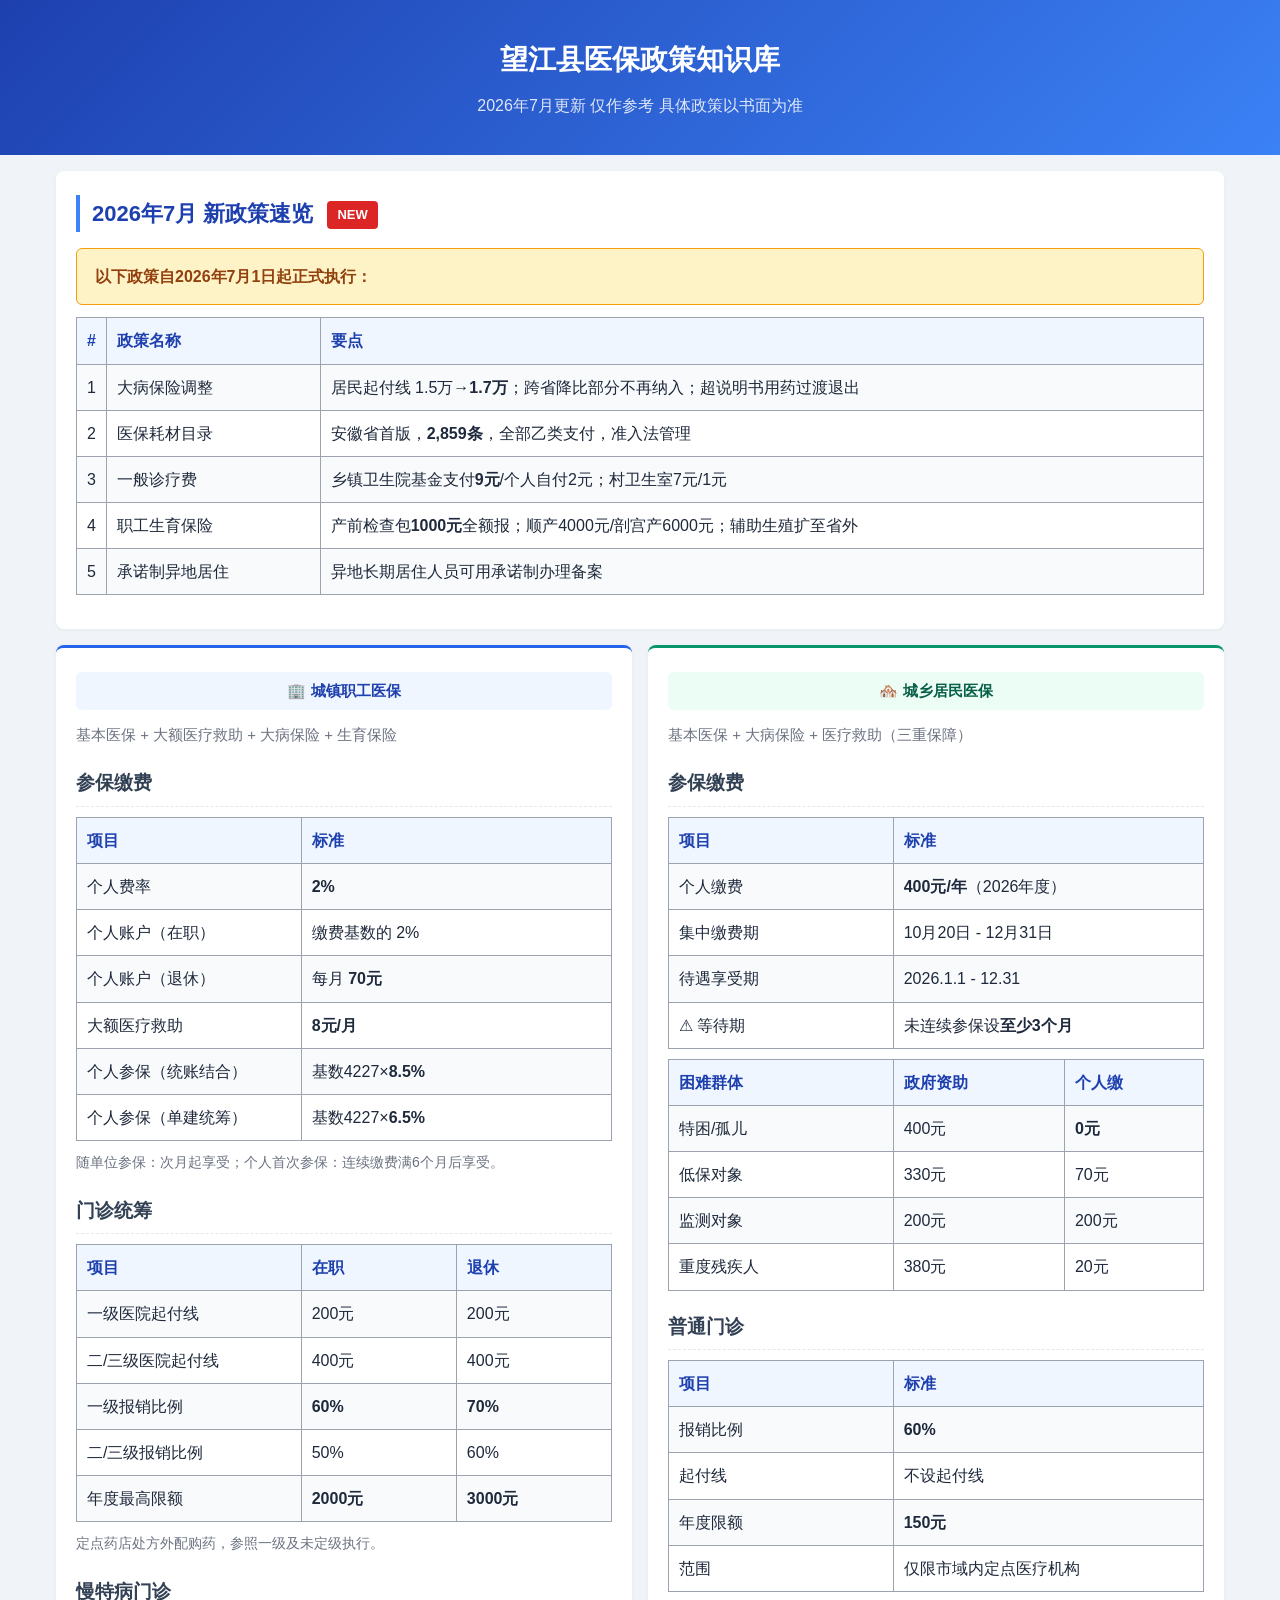
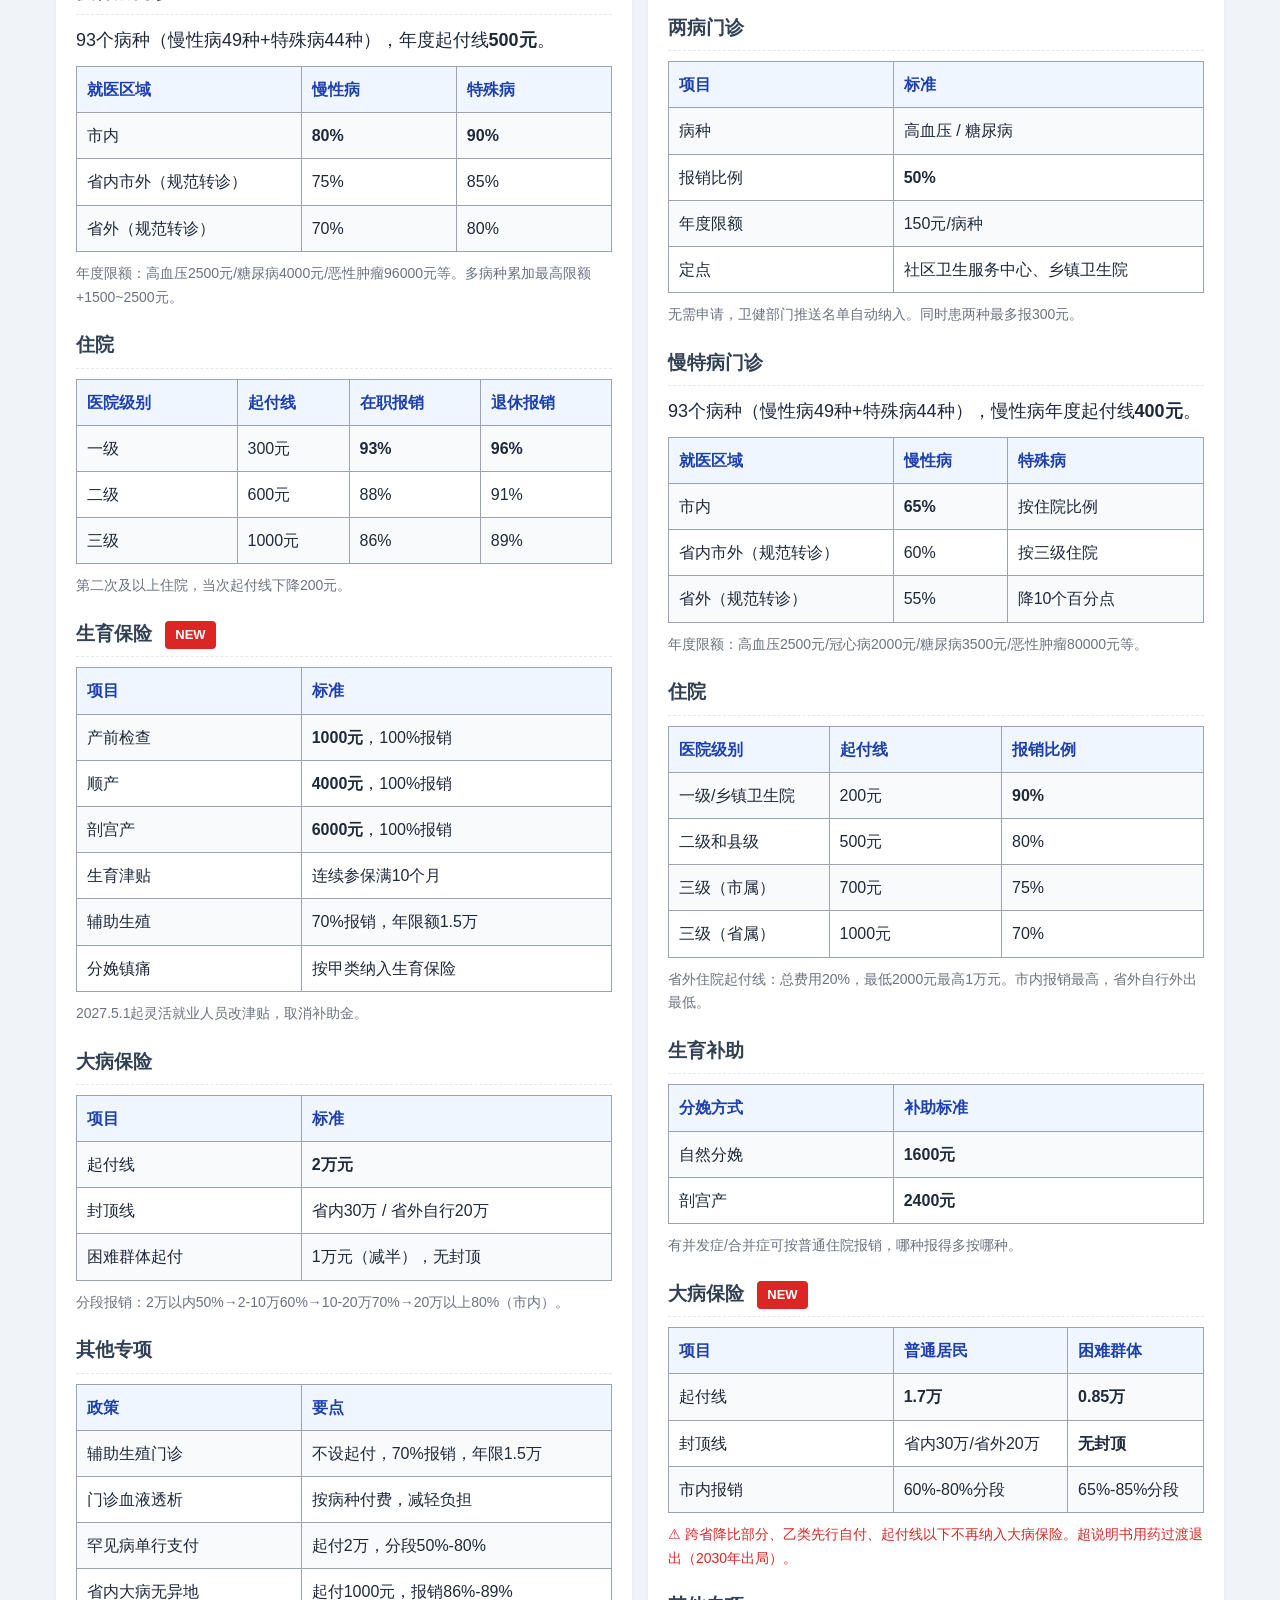
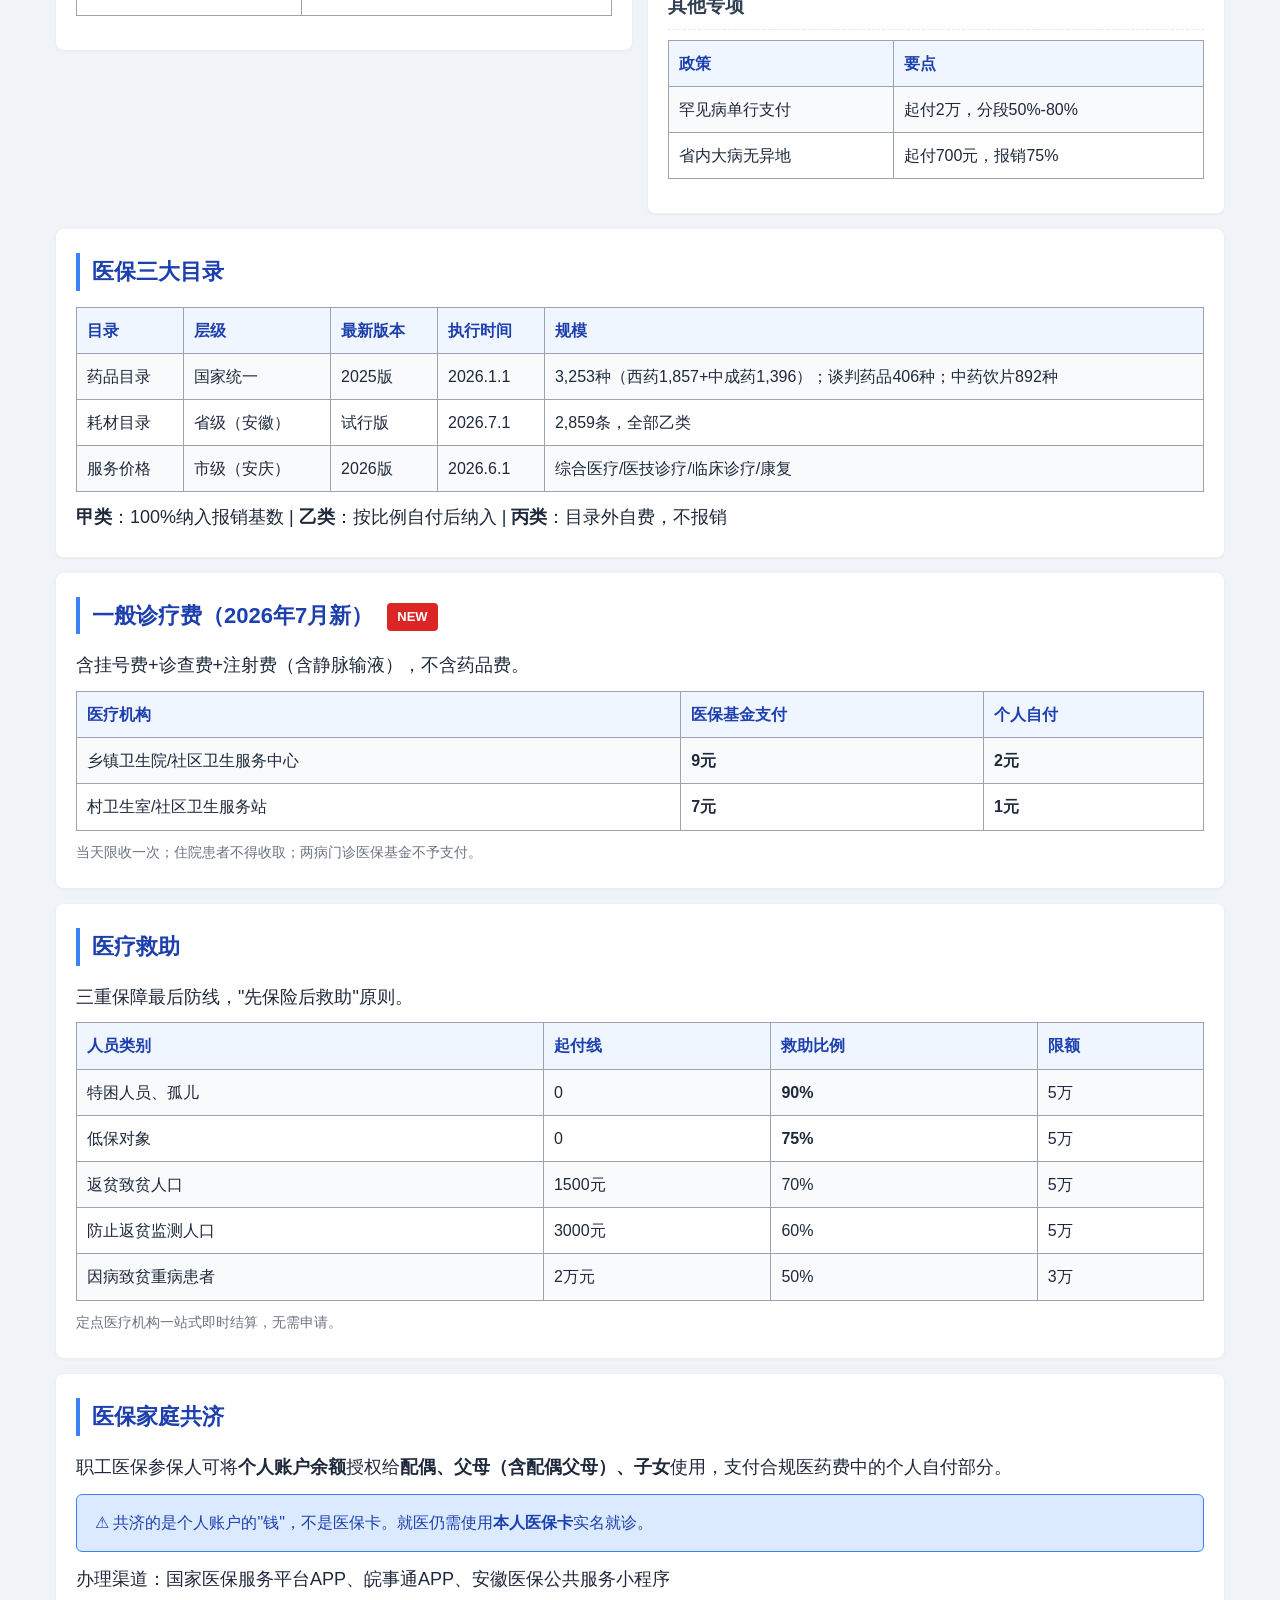
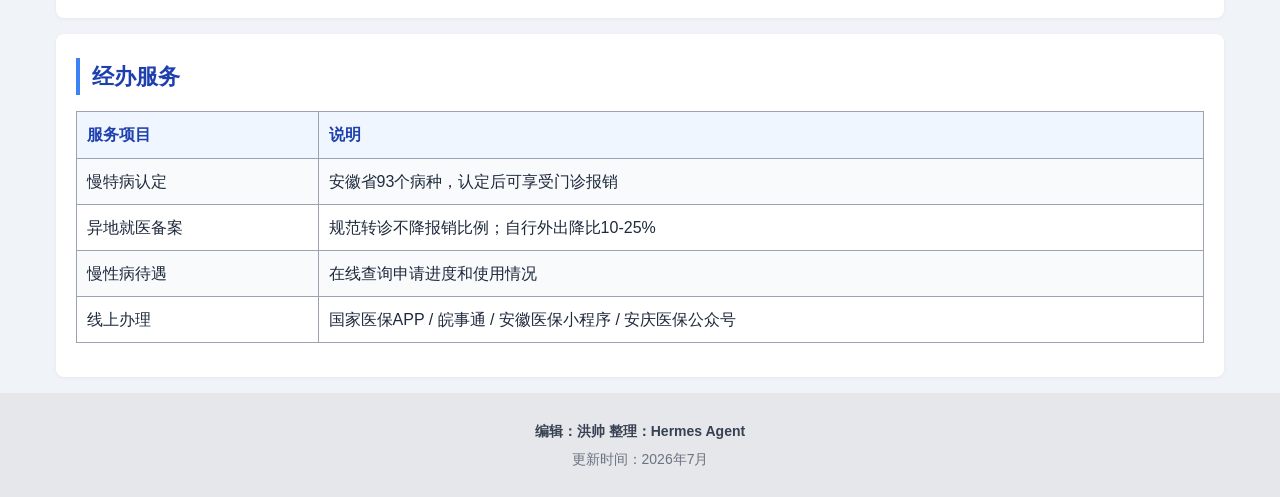
==== commit d870490b: "医保政策知识库 - 职工/居民左右分栏布局" ====
--- a/index.html
+++ b/index.html
@@ -13,7 +13,7 @@
   background: #f0f4f8;
   line-height: 1.7;
 }
-.container { max-width: 900px; margin: 0 auto; padding: 0 16px; }
+.container { max-width: 1200px; margin: 0 auto; padding: 0 16px; }
 
 header {
   background: linear-gradient(135deg, #1e40af 0%, #3b82f6 100%);
@@ -35,7 +35,13 @@
   vertical-align: middle;
 }
 
-section { background: #fff; margin: 16px 0; padding: 24px 20px; border-radius: 8px; box-shadow: 0 1px 4px rgba(0,0,0,0.05); }
+section {
+  background: #fff;
+  margin: 16px 0;
+  padding: 24px 20px;
+  border-radius: 8px;
+  box-shadow: 0 1px 4px rgba(0,0,0,0.05);
+}
 section h2 {
   font-size: 22px;
   color: #1e40af;
@@ -43,7 +49,7 @@
   padding-left: 12px;
   margin-bottom: 16px;
 }
-section h3 { font-size: 19px; color: #334155; margin: 16px 0 10px; }
+section h3 { font-size: 19px; color: #334155; margin: 20px 0 10px; padding-bottom: 6px; border-bottom: 1px dashed #e2e8f0; }
 section h4 { font-size: 17px; color: #475569; margin: 12px 0 8px; }
 
 .alert {
@@ -55,16 +61,21 @@
   font-size: 16px;
   color: #92400e;
 }
+.alert-info {
+  background: #dbeafe;
+  border-color: #3b82f6;
+  color: #1e40af;
+}
 
 table {
   width: 100%;
   border-collapse: collapse;
-  margin: 12px 0;
+  margin: 10px 0;
   font-size: 16px;
 }
 th, td {
   border: 1px solid #9ca3af;
-  padding: 10px 12px;
+  padding: 9px 10px;
   text-align: left;
 }
 th {
@@ -74,25 +85,37 @@
 }
 tr:nth-child(even) td { background: #f8fafc; }
 
-.card-grid {
+/* ---- TWO-COLUMN LAYOUT ---- */
+.two-col {
   display: grid;
-  grid-template-columns: repeat(auto-fill, minmax(260px, 1fr));
-  gap: 12px;
-  margin: 12px 0;
-}
-.card {
-  background: #f8fafc;
-  border: 1px solid #e2e8f0;
-  border-radius: 8px;
-  padding: 16px;
-}
-.card h4 { margin: 0 0 6px; font-size: 17px; color: #1e40af; }
-.card p { font-size: 15px; color: #475569; }
+  grid-template-columns: 1fr 1fr;
+  gap: 16px;
+}
+.two-col section {
+  margin: 0;
+}
+.col-left h2 { border-left-color: #2563eb; }
+.col-right h2 { border-left-color: #059669; }
+.col-left section { border-top: 3px solid #2563eb; }
+.col-right section { border-top: 3px solid #059669; }
+
+.col-label {
+  text-align: center;
+  font-size: 15px;
+  font-weight: 700;
+  padding: 6px 0;
+  margin-bottom: 12px;
+  border-radius: 6px;
+}
+.col-left .col-label { background: #eff6ff; color: #1e40af; }
+.col-right .col-label { background: #ecfdf5; color: #065f46; }
 
 .tag { display: inline-block; background: #dbeafe; color: #1e40af; font-size: 13px; padding: 2px 8px; border-radius: 4px; margin-right: 4px; }
 .tag-red { background: #fee2e2; color: #dc2626; }
+.tag-green { background: #d1fae5; color: #065f46; }
 
 .highlight { background: #fef9c3; padding: 2px 6px; border-radius: 3px; }
+.note { font-size: 14px; color: #6b7280; margin-top: 6px; }
 
 footer {
   background: #e5e7eb;
@@ -104,12 +127,22 @@
 }
 footer strong { color: #374151; }
 
-@media (max-width: 640px) {
-  body { font-size: 16px; }
+@media (max-width: 768px) {
+  .two-col {
+    grid-template-columns: 1fr;
+  }
+  body { font-size: 17px; }
   section { padding: 18px 14px; }
   table { font-size: 14px; }
-  th, td { padding: 8px 6px; }
-  .card-grid { grid-template-columns: 1fr; }
+  th, td { padding: 7px 6px; }
+}
+@media (max-width: 480px) {
+  body { font-size: 16px; }
+  section { padding: 14px 10px; }
+  header h1 { font-size: 22px; }
+  section h2 { font-size: 19px; }
+  table { font-size: 13px; }
+  th, td { padding: 6px 4px; }
 }
 </style>
 </head>
@@ -122,7 +155,7 @@
 
 <div class="container">
 
-<!-- 2026年7月新政策速览 -->
+<!-- ===== NEW POLICIES OVERVIEW ===== -->
 <section>
   <h2>2026年7月 新政策速览 <span class="badge">NEW</span></h2>
   <div class="alert">
@@ -130,7 +163,7 @@
   </div>
   <table>
     <tr><th style="width:30px">#</th><th>政策名称</th><th>要点</th></tr>
-    <tr><td>1</td><td>大病保险调整</td><td>起付线 1.5万→<strong>1.7万</strong>；跨省降比部分不再纳入；超说明书用药过渡退出</td></tr>
+    <tr><td>1</td><td>大病保险调整</td><td>居民起付线 1.5万→<strong>1.7万</strong>；跨省降比部分不再纳入；超说明书用药过渡退出</td></tr>
     <tr><td>2</td><td>医保耗材目录</td><td>安徽省首版，<strong>2,859条</strong>，全部乙类支付，准入法管理</td></tr>
     <tr><td>3</td><td>一般诊疗费</td><td>乡镇卫生院基金支付<strong>9元</strong>/个人自付2元；村卫生室7元/1元</td></tr>
     <tr><td>4</td><td>职工生育保险</td><td>产前检查包<strong>1000元</strong>全额报；顺产4000元/剖宫产6000元；辅助生殖扩至省外</td></tr>
@@ -138,7 +171,182 @@
   </table>
 </section>
 
-<!-- 三大目录 -->
+<!-- ===== TWO-COLUMN: 职工 (LEFT) vs 居民 (RIGHT) ===== -->
+<div class="two-col">
+
+<!-- ========== LEFT: 城镇职工 ========== -->
+<div class="col-left">
+
+<section>
+  <div class="col-label">🏢 城镇职工医保</div>
+  <p style="font-size:15px;color:#6b7280;margin-bottom:14px;">基本医保 + 大额医疗救助 + 大病保险 + 生育保险</p>
+
+  <h3>参保缴费</h3>
+  <table>
+    <tr><th style="width:42%">项目</th><th>标准</th></tr>
+    <tr><td>个人费率</td><td><strong>2%</strong></td></tr>
+    <tr><td>个人账户（在职）</td><td>缴费基数的 2%</td></tr>
+    <tr><td>个人账户（退休）</td><td>每月 <strong>70元</strong></td></tr>
+    <tr><td>大额医疗救助</td><td><strong>8元/月</strong></td></tr>
+    <tr><td>个人参保（统账结合）</td><td>基数4227×<strong>8.5%</strong></td></tr>
+    <tr><td>个人参保（单建统筹）</td><td>基数4227×<strong>6.5%</strong></td></tr>
+  </table>
+  <p class="note">随单位参保：次月起享受；个人首次参保：连续缴费满6个月后享受。</p>
+
+  <h3>门诊统筹</h3>
+  <table>
+    <tr><th style="width:42%">项目</th><th>在职</th><th>退休</th></tr>
+    <tr><td>一级医院起付线</td><td>200元</td><td>200元</td></tr>
+    <tr><td>二/三级医院起付线</td><td>400元</td><td>400元</td></tr>
+    <tr><td>一级报销比例</td><td><strong>60%</strong></td><td><strong>70%</strong></td></tr>
+    <tr><td>二/三级报销比例</td><td>50%</td><td>60%</td></tr>
+    <tr><td>年度最高限额</td><td><strong>2000元</strong></td><td><strong>3000元</strong></td></tr>
+  </table>
+  <p class="note">定点药店处方外配购药，参照一级及未定级执行。</p>
+
+  <h3>慢特病门诊</h3>
+  <p>93个病种（慢性病49种+特殊病44种），年度起付线<strong>500元</strong>。</p>
+  <table>
+    <tr><th style="width:42%">就医区域</th><th>慢性病</th><th>特殊病</th></tr>
+    <tr><td>市内</td><td><strong>80%</strong></td><td><strong>90%</strong></td></tr>
+    <tr><td>省内市外（规范转诊）</td><td>75%</td><td>85%</td></tr>
+    <tr><td>省外（规范转诊）</td><td>70%</td><td>80%</td></tr>
+  </table>
+  <p class="note">年度限额：高血压2500元/糖尿病4000元/恶性肿瘤96000元等。多病种累加最高限额+1500~2500元。</p>
+
+  <h3>住院</h3>
+  <table>
+    <tr><th style="width:30%">医院级别</th><th>起付线</th><th>在职报销</th><th>退休报销</th></tr>
+    <tr><td>一级</td><td>300元</td><td><strong>93%</strong></td><td><strong>96%</strong></td></tr>
+    <tr><td>二级</td><td>600元</td><td>88%</td><td>91%</td></tr>
+    <tr><td>三级</td><td>1000元</td><td>86%</td><td>89%</td></tr>
+  </table>
+  <p class="note">第二次及以上住院，当次起付线下降200元。</p>
+
+  <h3>生育保险 <span class="badge">NEW</span></h3>
+  <table>
+    <tr><th style="width:42%">项目</th><th>标准</th></tr>
+    <tr><td>产前检查</td><td><strong>1000元</strong>，100%报销</td></tr>
+    <tr><td>顺产</td><td><strong>4000元</strong>，100%报销</td></tr>
+    <tr><td>剖宫产</td><td><strong>6000元</strong>，100%报销</td></tr>
+    <tr><td>生育津贴</td><td>连续参保满10个月</td></tr>
+    <tr><td>辅助生殖</td><td>70%报销，年限额1.5万</td></tr>
+    <tr><td>分娩镇痛</td><td>按甲类纳入生育保险</td></tr>
+  </table>
+  <p class="note">2027.5.1起灵活就业人员改津贴，取消补助金。</p>
+
+  <h3>大病保险</h3>
+  <table>
+    <tr><th style="width:42%">项目</th><th>标准</th></tr>
+    <tr><td>起付线</td><td><strong>2万元</strong></td></tr>
+    <tr><td>封顶线</td><td>省内30万 / 省外自行20万</td></tr>
+    <tr><td>困难群体起付</td><td>1万元（减半），无封顶</td></tr>
+  </table>
+  <p class="note">分段报销：2万以内50%→2-10万60%→10-20万70%→20万以上80%（市内）。</p>
+
+  <h3>其他专项</h3>
+  <table>
+    <tr><th style="width:42%">政策</th><th>要点</th></tr>
+    <tr><td>辅助生殖门诊</td><td>不设起付，70%报销，年限1.5万</td></tr>
+    <tr><td>门诊血液透析</td><td>按病种付费，减轻负担</td></tr>
+    <tr><td>罕见病单行支付</td><td>起付2万，分段50%-80%</td></tr>
+    <tr><td>省内大病无异地</td><td>起付1000元，报销86%-89%</td></tr>
+  </table>
+</section>
+
+</div>
+
+<!-- ========== RIGHT: 城乡居民 ========== -->
+<div class="col-right">
+
+<section>
+  <div class="col-label">🏘️ 城乡居民医保</div>
+  <p style="font-size:15px;color:#6b7280;margin-bottom:14px;">基本医保 + 大病保险 + 医疗救助（三重保障）</p>
+
+  <h3>参保缴费</h3>
+  <table>
+    <tr><th style="width:42%">项目</th><th>标准</th></tr>
+    <tr><td>个人缴费</td><td><strong>400元/年</strong>（2026年度）</td></tr>
+    <tr><td>集中缴费期</td><td>10月20日 - 12月31日</td></tr>
+    <tr><td>待遇享受期</td><td>2026.1.1 - 12.31</td></tr>
+    <tr><td>⚠ 等待期</td><td>未连续参保设<strong>至少3个月</strong></td></tr>
+  </table>
+  <table>
+    <tr><th style="width:42%">困难群体</th><th>政府资助</th><th>个人缴</th></tr>
+    <tr><td>特困/孤儿</td><td>400元</td><td><strong>0元</strong></td></tr>
+    <tr><td>低保对象</td><td>330元</td><td>70元</td></tr>
+    <tr><td>监测对象</td><td>200元</td><td>200元</td></tr>
+    <tr><td>重度残疾人</td><td>380元</td><td>20元</td></tr>
+  </table>
+
+  <h3>普通门诊</h3>
+  <table>
+    <tr><th style="width:42%">项目</th><th>标准</th></tr>
+    <tr><td>报销比例</td><td><strong>60%</strong></td></tr>
+    <tr><td>起付线</td><td>不设起付线</td></tr>
+    <tr><td>年度限额</td><td><strong>150元</strong></td></tr>
+    <tr><td>范围</td><td>仅限市域内定点医疗机构</td></tr>
+  </table>
+
+  <h3>两病门诊</h3>
+  <table>
+    <tr><th style="width:42%">项目</th><th>标准</th></tr>
+    <tr><td>病种</td><td>高血压 / 糖尿病</td></tr>
+    <tr><td>报销比例</td><td><strong>50%</strong></td></tr>
+    <tr><td>年度限额</td><td>150元/病种</td></tr>
+    <tr><td>定点</td><td>社区卫生服务中心、乡镇卫生院</td></tr>
+  </table>
+  <p class="note">无需申请，卫健部门推送名单自动纳入。同时患两种最多报300元。</p>
+
+  <h3>慢特病门诊</h3>
+  <p>93个病种（慢性病49种+特殊病44种），慢性病年度起付线<strong>400元</strong>。</p>
+  <table>
+    <tr><th style="width:42%">就医区域</th><th>慢性病</th><th>特殊病</th></tr>
+    <tr><td>市内</td><td><strong>65%</strong></td><td>按住院比例</td></tr>
+    <tr><td>省内市外（规范转诊）</td><td>60%</td><td>按三级住院</td></tr>
+    <tr><td>省外（规范转诊）</td><td>55%</td><td>降10个百分点</td></tr>
+  </table>
+  <p class="note">年度限额：高血压2500元/冠心病2000元/糖尿病3500元/恶性肿瘤80000元等。</p>
+
+  <h3>住院</h3>
+  <table>
+    <tr><th style="width:30%">医院级别</th><th>起付线</th><th>报销比例</th></tr>
+    <tr><td>一级/乡镇卫生院</td><td>200元</td><td><strong>90%</strong></td></tr>
+    <tr><td>二级和县级</td><td>500元</td><td>80%</td></tr>
+    <tr><td>三级（市属）</td><td>700元</td><td>75%</td></tr>
+    <tr><td>三级（省属）</td><td>1000元</td><td>70%</td></tr>
+  </table>
+  <p class="note">省外住院起付线：总费用20%，最低2000元最高1万元。市内报销最高，省外自行外出最低。</p>
+
+  <h3>生育补助</h3>
+  <table>
+    <tr><th style="width:42%">分娩方式</th><th>补助标准</th></tr>
+    <tr><td>自然分娩</td><td><strong>1600元</strong></td></tr>
+    <tr><td>剖宫产</td><td><strong>2400元</strong></td></tr>
+  </table>
+  <p class="note">有并发症/合并症可按普通住院报销，哪种报得多按哪种。</p>
+
+  <h3>大病保险 <span class="badge">NEW</span></h3>
+  <table>
+    <tr><th style="width:42%">项目</th><th>普通居民</th><th>困难群体</th></tr>
+    <tr><td>起付线</td><td><strong>1.7万</strong></td><td><strong>0.85万</strong></td></tr>
+    <tr><td>封顶线</td><td>省内30万/省外20万</td><td><strong>无封顶</strong></td></tr>
+    <tr><td>市内报销</td><td>60%-80%分段</td><td>65%-85%分段</td></tr>
+  </table>
+  <p class="note" style="color:#dc2626">⚠ 跨省降比部分、乙类先行自付、起付线以下不再纳入大病保险。超说明书用药过渡退出（2030年出局）。</p>
+
+  <h3>其他专项</h3>
+  <table>
+    <tr><th style="width:42%">政策</th><th>要点</th></tr>
+    <tr><td>罕见病单行支付</td><td>起付2万，分段50%-80%</td></tr>
+    <tr><td>省内大病无异地</td><td>起付700元，报销75%</td></tr>
+  </table>
+</section>
+
+</div>
+</div><!-- /two-col -->
+
+<!-- ===== 公共政策（下方全宽） ===== -->
 <section>
   <h2>医保三大目录</h2>
   <table>
@@ -147,85 +355,9 @@
     <tr><td>耗材目录</td><td>省级（安徽）</td><td>试行版</td><td>2026.7.1</td><td>2,859条，全部乙类</td></tr>
     <tr><td>服务价格</td><td>市级（安庆）</td><td>2026版</td><td>2026.6.1</td><td>综合医疗/医技诊疗/临床诊疗/康复</td></tr>
   </table>
-
-  <h4>药品分类</h4>
-  <div class="card-grid">
-    <div class="card"><h4>甲类</h4><p>临床必需、使用广泛、价格低，<strong>100%</strong>纳入报销基数</p></div>
-    <div class="card"><h4>乙类</h4><p>可供选择、价格较高，<strong>按比例自付后</strong>纳入报销</p></div>
-    <div class="card"><h4>丙类</h4><p>目录外自费药品，<strong>不纳入</strong>医保报销</p></div>
-  </div>
-</section>
-
-<!-- 城乡居民医保 -->
-<section>
-  <h2>城乡居民医保</h2>
-  <p>保障体系：<strong>基本医保 + 大病保险 + 医疗救助</strong>（三重保障）</p>
-
-  <h3>参保缴费</h3>
-  <table>
-    <tr><th>项目</th><th>标准</th></tr>
-    <tr><td>个人缴费</td><td><strong>400元/年</strong>（2026年度）</td></tr>
-    <tr><td>集中缴费期</td><td>2025年10月20日 - 12月31日</td></tr>
-    <tr><td>待遇享受期</td><td>2026年1月1日 - 12月31日</td></tr>
-    <tr><td>⚠ 等待期</td><td>未连续参保或未在集中期参保的，设<strong>至少3个月</strong>等待期</td></tr>
-  </table>
-
-  <table>
-    <tr><th>困难群体</th><th>政府资助</th><th>个人缴费</th></tr>
-    <tr><td>特困人员、孤儿</td><td>400元</td><td><strong>0元</strong></td></tr>
-    <tr><td>低保对象</td><td>330元</td><td>70元</td></tr>
-    <tr><td>防止返贫监测对象</td><td>200元</td><td>200元</td></tr>
-    <tr><td>重度残疾人</td><td>380元</td><td>20元</td></tr>
-  </table>
-
-  <h3>主要待遇标准</h3>
-  <table>
-    <tr><th>类别</th><th>标准</th></tr>
-    <tr><td>普通门诊</td><td>报销比例60%，年度限额150元</td></tr>
-    <tr><td>两病门诊</td><td>高血压/糖尿病，报销比例50%，年限额150元/病种</td></tr>
-    <tr><td>慢特病门诊</td><td>93个病种，年度起付线400元，报销比例45%-65%</td></tr>
-    <tr><td>住院</td><td>起付线200-1000元（按医院级别），报销比例50%-90%</td></tr>
-    <tr><td>生育</td><td>自然分娩补助1600元，剖宫产补助2400元</td></tr>
-    <tr><td>年度封顶</td><td>基本医保+大病保险合计<strong>30万元</strong></td></tr>
-  </table>
-
-  <h3>大病保险（2026年7月新）</h3>
-  <table>
-    <tr><th>项目</th><th>普通居民</th><th>困难群体</th></tr>
-    <tr><td>起付线</td><td><strong>17,000元</strong></td><td><strong>8,500元</strong>（减半）</td></tr>
-    <tr><td>封顶线</td><td>省内30万/省外20万（±20%激励约束）</td><td><strong>无封顶线</strong></td></tr>
-    <tr><td>报销比例</td><td>市内60%-80%（分段递增）</td><td>市内65%-85%（+5%）</td></tr>
-  </table>
-  <p style="font-size:14px;color:#dc2626;margin-top:8px">⚠ 跨省降比部分、乙类先行自付、起付线以下不再纳入大病保险</p>
-</section>
-
-<!-- 城镇职工医保 -->
-<section>
-  <h2>城镇职工医保</h2>
-  <p>保障体系：<strong>基本医保 + 大额医疗救助 + 大病保险 + 生育保险</strong></p>
-
-  <h3>主要待遇标准</h3>
-  <table>
-    <tr><th>类别</th><th>标准</th></tr>
-    <tr><td>门诊统筹</td><td>起付线200-400元，报销比例50%-60%，年限额2000元（退休3000元）</td></tr>
-    <tr><td>慢特病门诊</td><td>93个病种，年度起付线500元，报销比例60%-90%</td></tr>
-    <tr><td>住院</td><td>起付线300-1000元；在职报销86%-93%，退休89%-96%</td></tr>
-    <tr><td>大病保险</td><td>起付线2万元</td></tr>
-  </table>
-
-  <h3>生育保险（2026年7月升级） <span class="badge">NEW</span></h3>
-  <table>
-    <tr><th>项目</th><th>标准</th></tr>
-    <tr><td>产前检查</td><td>基础服务包<strong>1000元</strong>，100%报销（全新）</td></tr>
-    <tr><td>顺产</td><td><strong>4000元</strong>，100%报销</td></tr>
-    <tr><td>剖宫产</td><td><strong>6000元</strong>，100%报销</td></tr>
-    <tr><td>生育津贴</td><td>全省统一连续参保满10个月</td></tr>
-    <tr><td>辅助生殖</td><td>扩大到省外</td></tr>
-    <tr><td>分娩镇痛</td><td>按甲类纳入生育保险</td></tr>
-  </table>
-</section>
-
-<!-- 一般诊疗费 -->
+  <p style="margin-top:8px"><strong>甲类</strong>：100%纳入报销基数 | <strong>乙类</strong>：按比例自付后纳入 | <strong>丙类</strong>：目录外自费，不报销</p>
+</section>
+
 <section>
   <h2>一般诊疗费（2026年7月新） <span class="badge">NEW</span></h2>
   <p>含挂号费+诊查费+注射费（含静脉输液），不含药品费。</p>
@@ -234,17 +366,12 @@
     <tr><td>乡镇卫生院/社区卫生服务中心</td><td><strong>9元</strong></td><td><strong>2元</strong></td></tr>
     <tr><td>村卫生室/社区卫生服务站</td><td><strong>7元</strong></td><td><strong>1元</strong></td></tr>
   </table>
-  <ul style="margin:8px 0 0 20px;font-size:15px;color:#475569">
-    <li>当天限收一次；住院患者不得收取</li>
-    <li>两病门诊医保基金不予支付</li>
-    <li>可与针灸、推拿、理疗、雾化同时收取</li>
-  </ul>
-</section>
-
-<!-- 医疗救助 -->
+  <p class="note">当天限收一次；住院患者不得收取；两病门诊医保基金不予支付。</p>
+</section>
+
 <section>
   <h2>医疗救助</h2>
-  <p>三重保障的最后防线，按<strong>"先保险后救助"</strong>原则。</p>
+  <p>三重保障最后防线，"先保险后救助"原则。</p>
   <table>
     <tr><th>人员类别</th><th>起付线</th><th>救助比例</th><th>限额</th></tr>
     <tr><td>特困人员、孤儿</td><td>0</td><td><strong>90%</strong></td><td>5万</td></tr>
@@ -253,20 +380,18 @@
     <tr><td>防止返贫监测人口</td><td>3000元</td><td>60%</td><td>5万</td></tr>
     <tr><td>因病致贫重病患者</td><td>2万元</td><td>50%</td><td>3万</td></tr>
   </table>
-  <p style="font-size:14px;color:#475569;margin-top:8px">定点医疗机构一站式即时结算，无需申请。</p>
-</section>
-
-<!-- 家庭共济 -->
+  <p class="note">定点医疗机构一站式即时结算，无需申请。</p>
+</section>
+
 <section>
   <h2>医保家庭共济</h2>
   <p>职工医保参保人可将<strong>个人账户余额</strong>授权给<strong>配偶、父母（含配偶父母）、子女</strong>使用，支付合规医药费中的个人自付部分。</p>
-  <div class="alert" style="background:#dbeafe;border-color:#3b82f6;color:#1e40af">
+  <div class="alert alert-info">
     ⚠ 共济的是个人账户的"钱"，不是医保卡。就医仍需使用<strong>本人医保卡</strong>实名就诊。
   </div>
   <p>办理渠道：国家医保服务平台APP、皖事通APP、安徽医保公共服务小程序</p>
 </section>
 
-<!-- 经办服务 -->
 <section>
   <h2>经办服务</h2>
   <table>
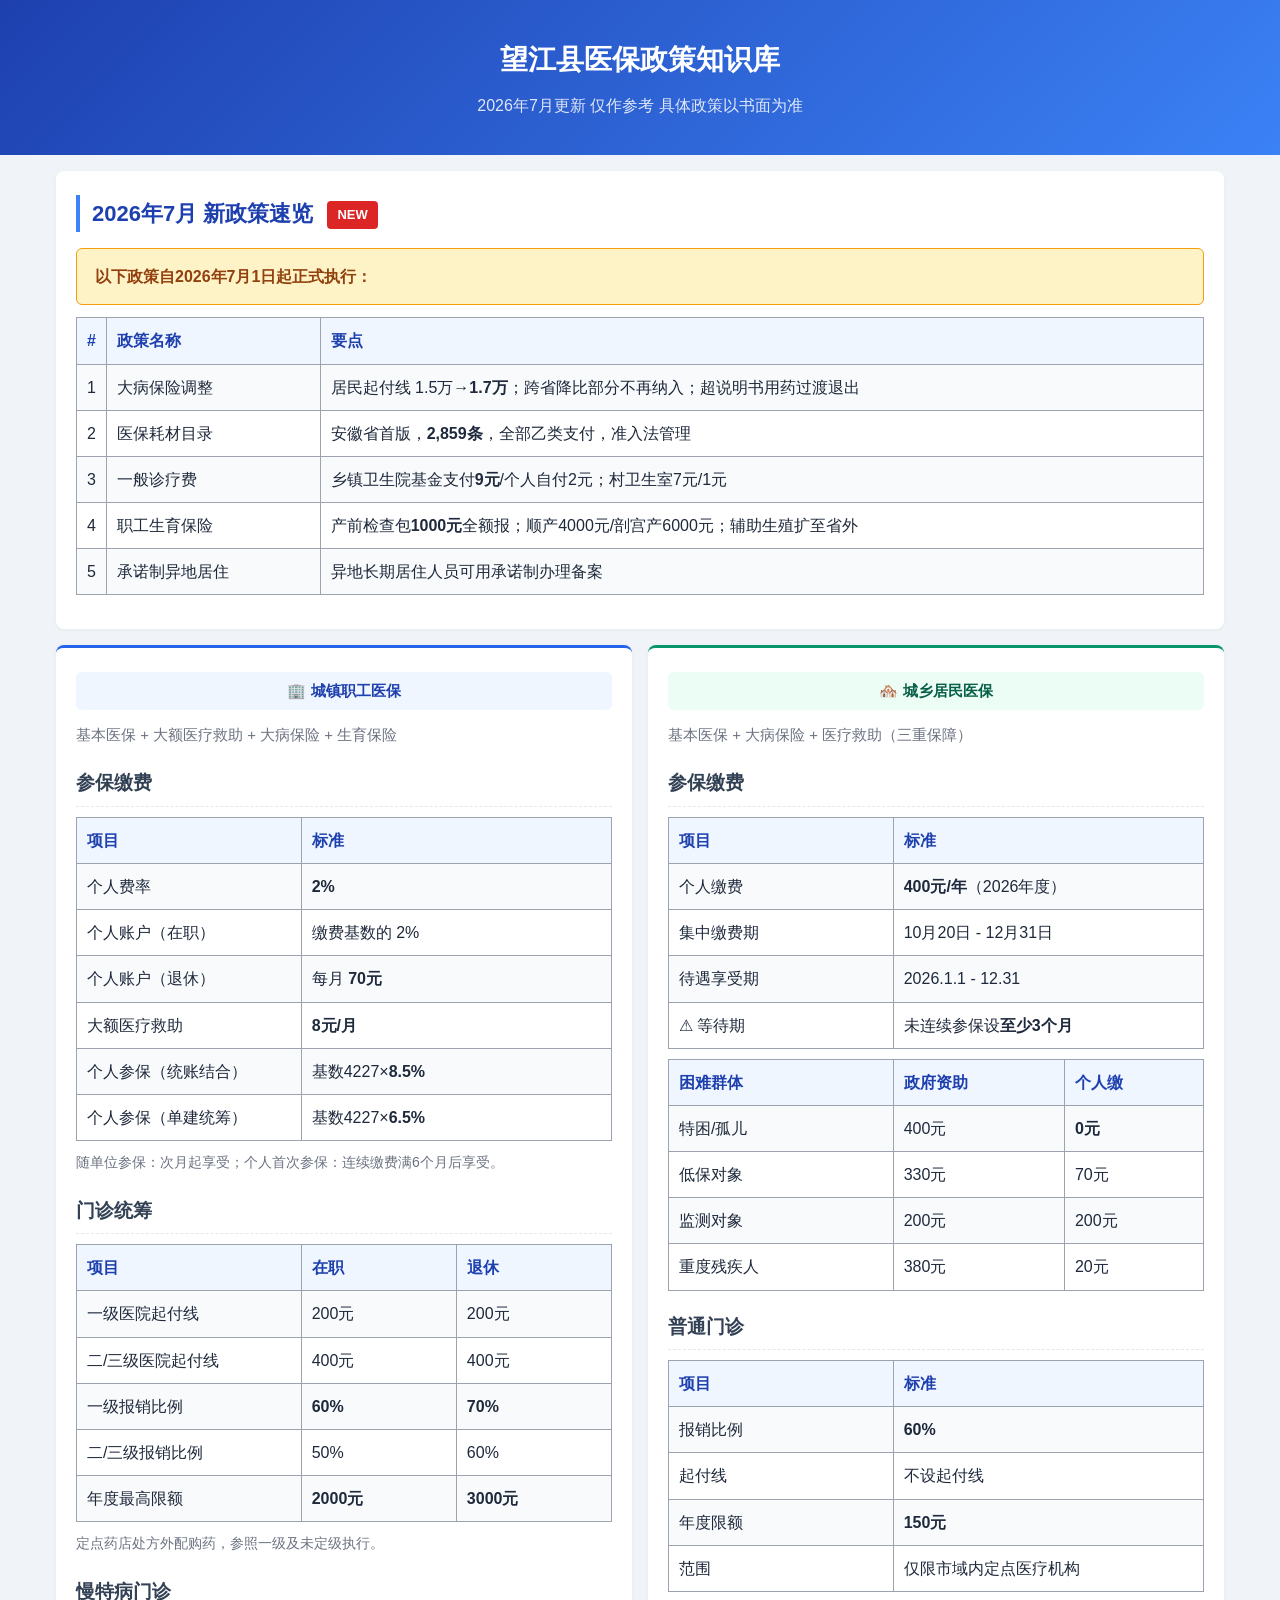
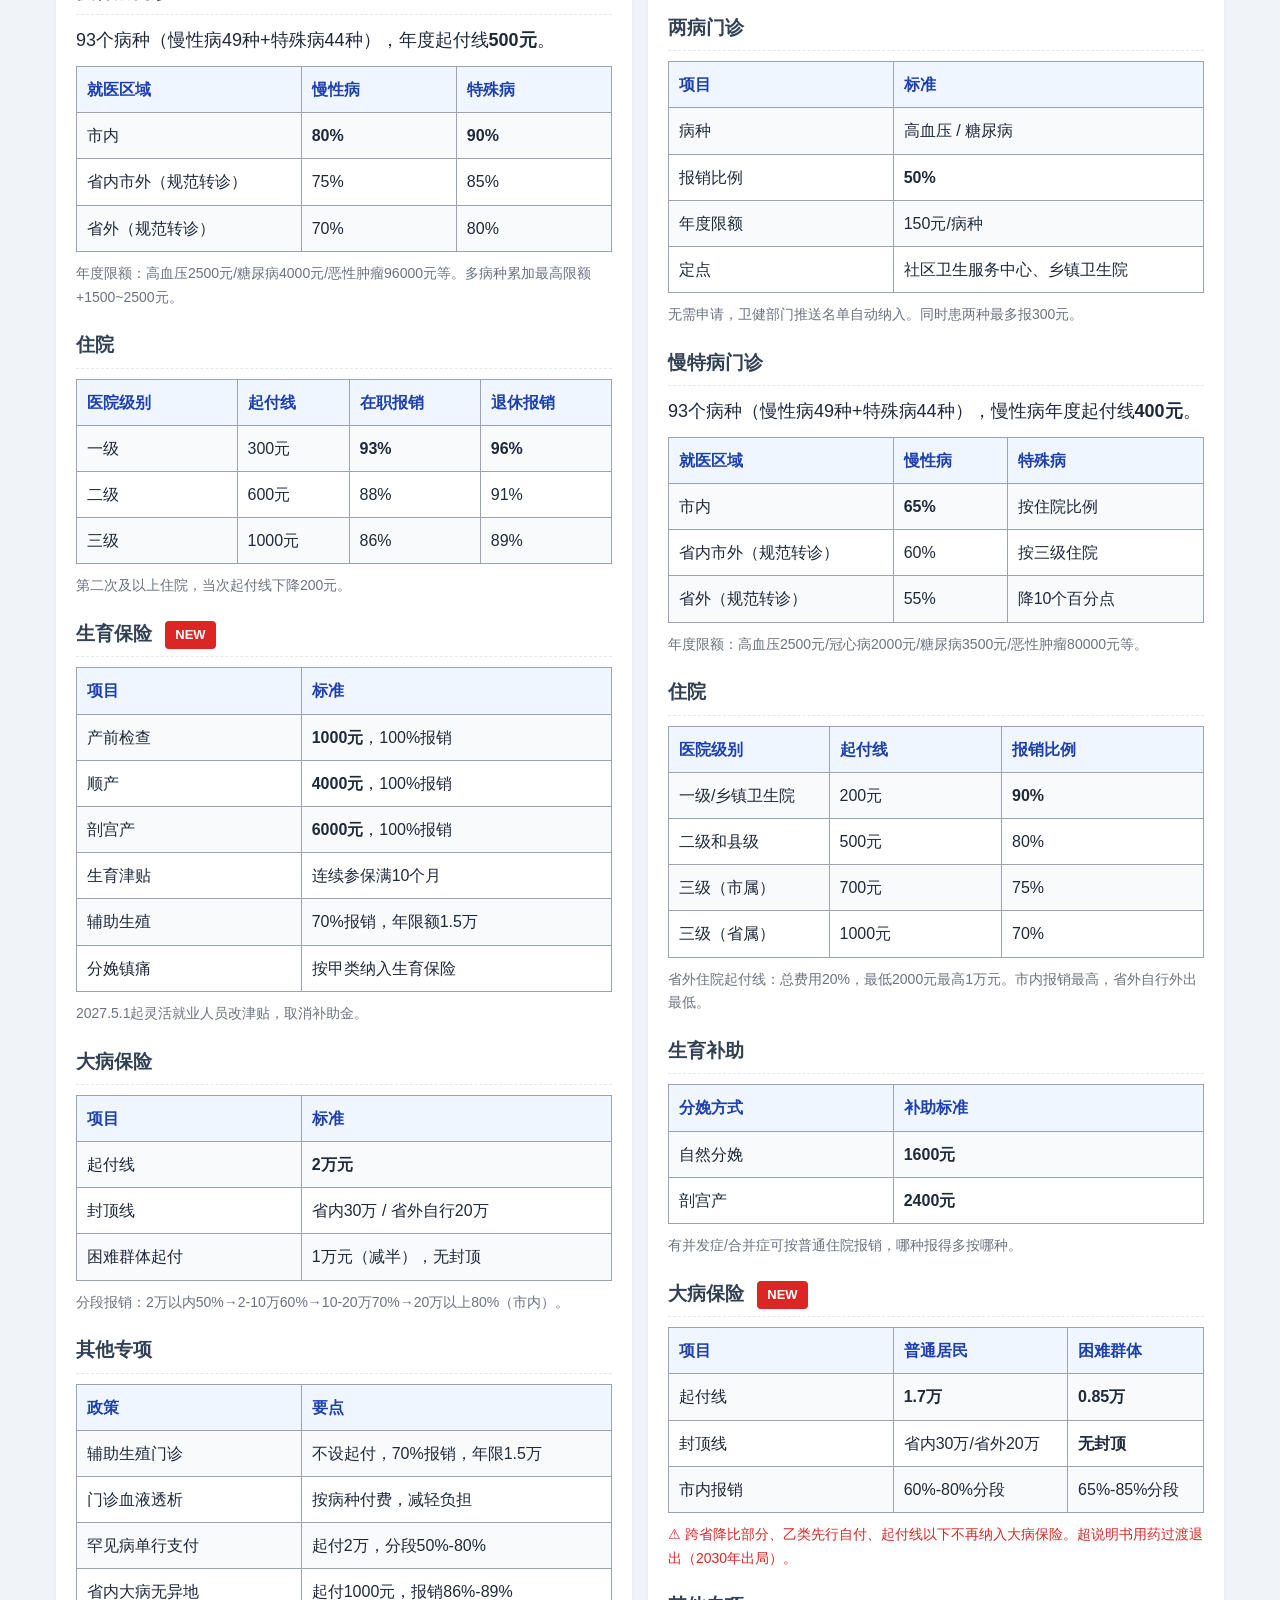
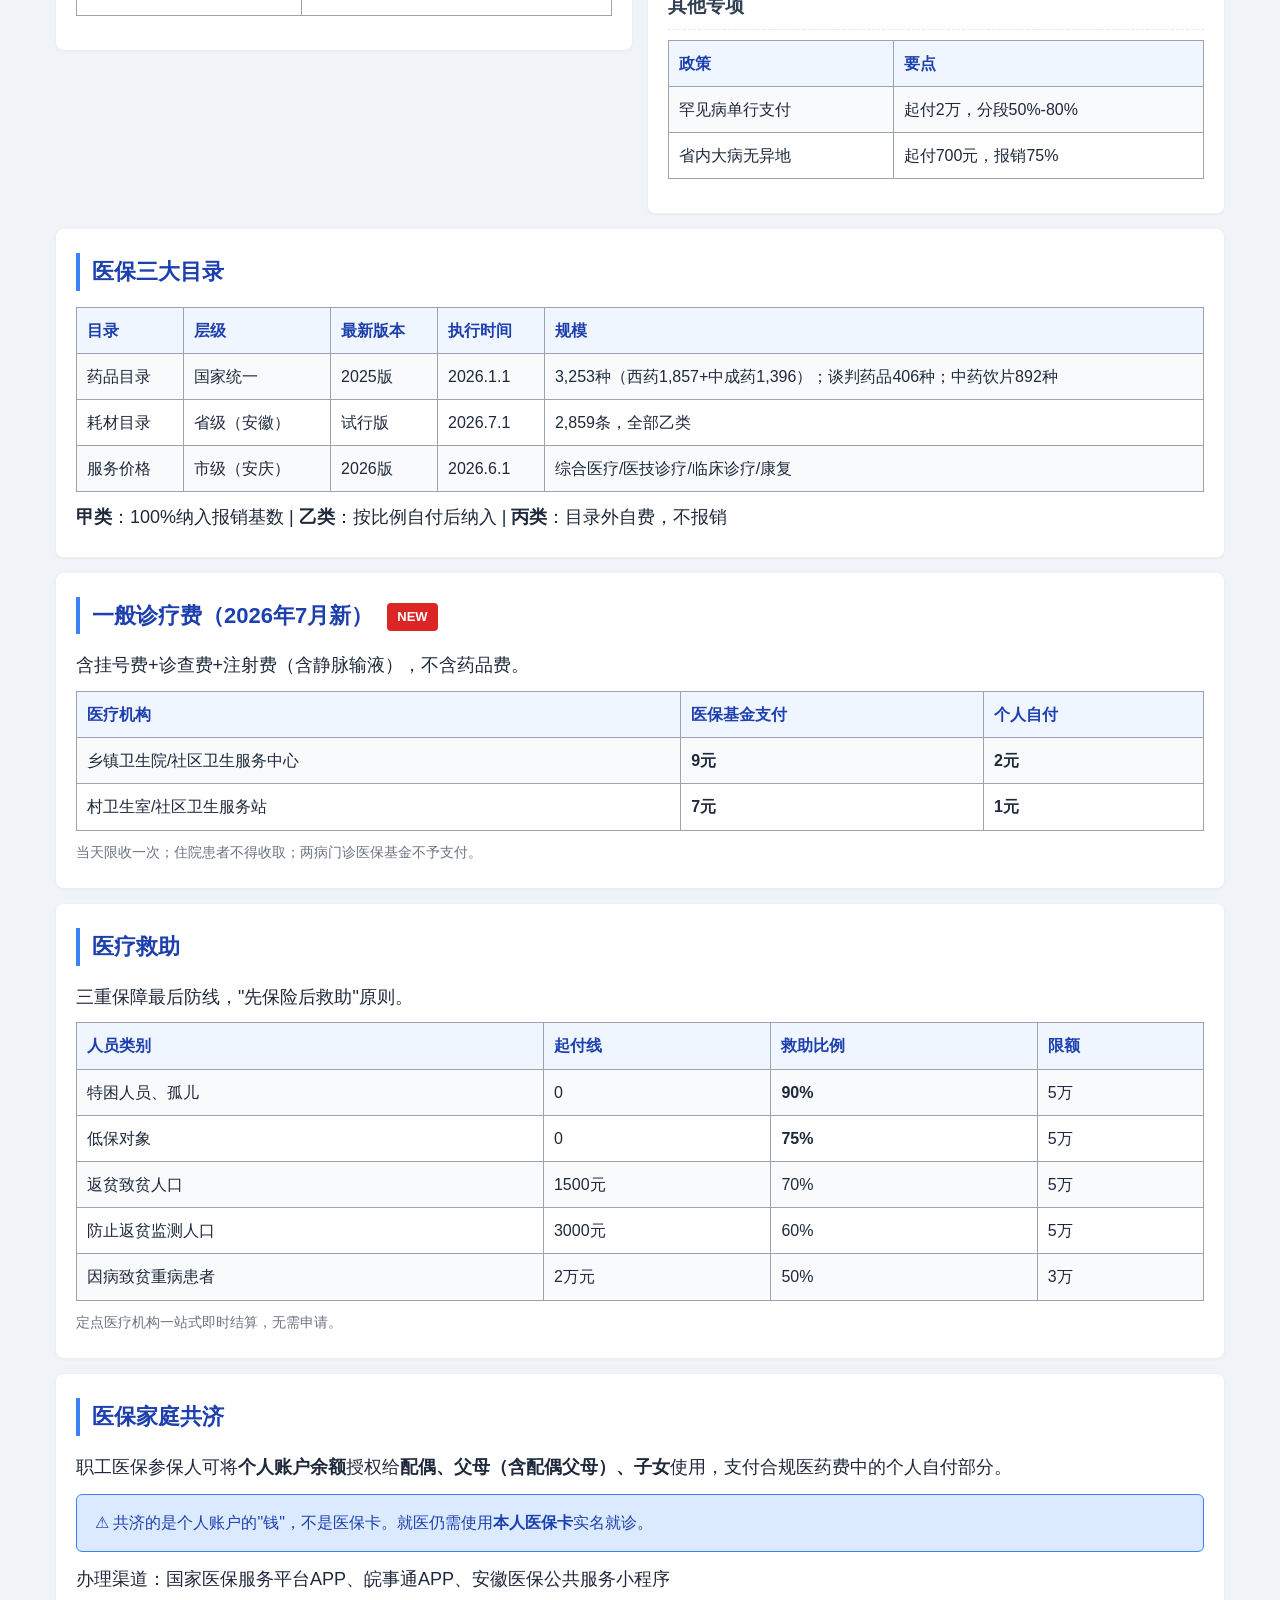
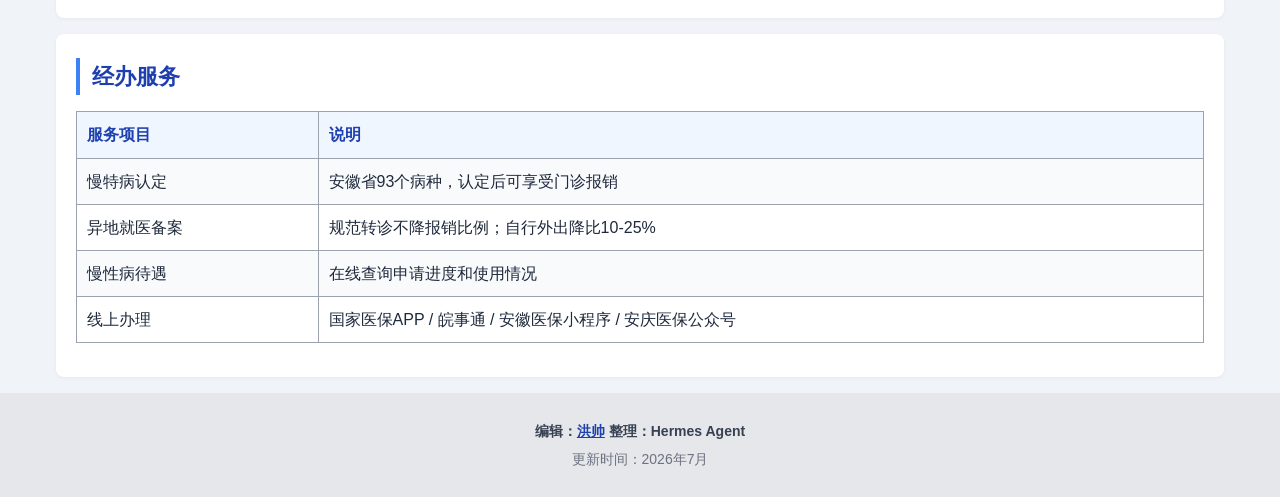
==== commit 217613d0: "洪帅添加超链接指向个人主页" ====
--- a/index.html
+++ b/index.html
@@ -406,7 +406,7 @@
 </div>
 
 <footer>
-  <strong>编辑：洪帅  整理：Hermes Agent</strong><br>
+  <strong>编辑：<a href="home.html" style="color:#1e40af">洪帅</a>  整理：Hermes Agent</strong><br>
   更新时间：2026年7月
 </footer>
 
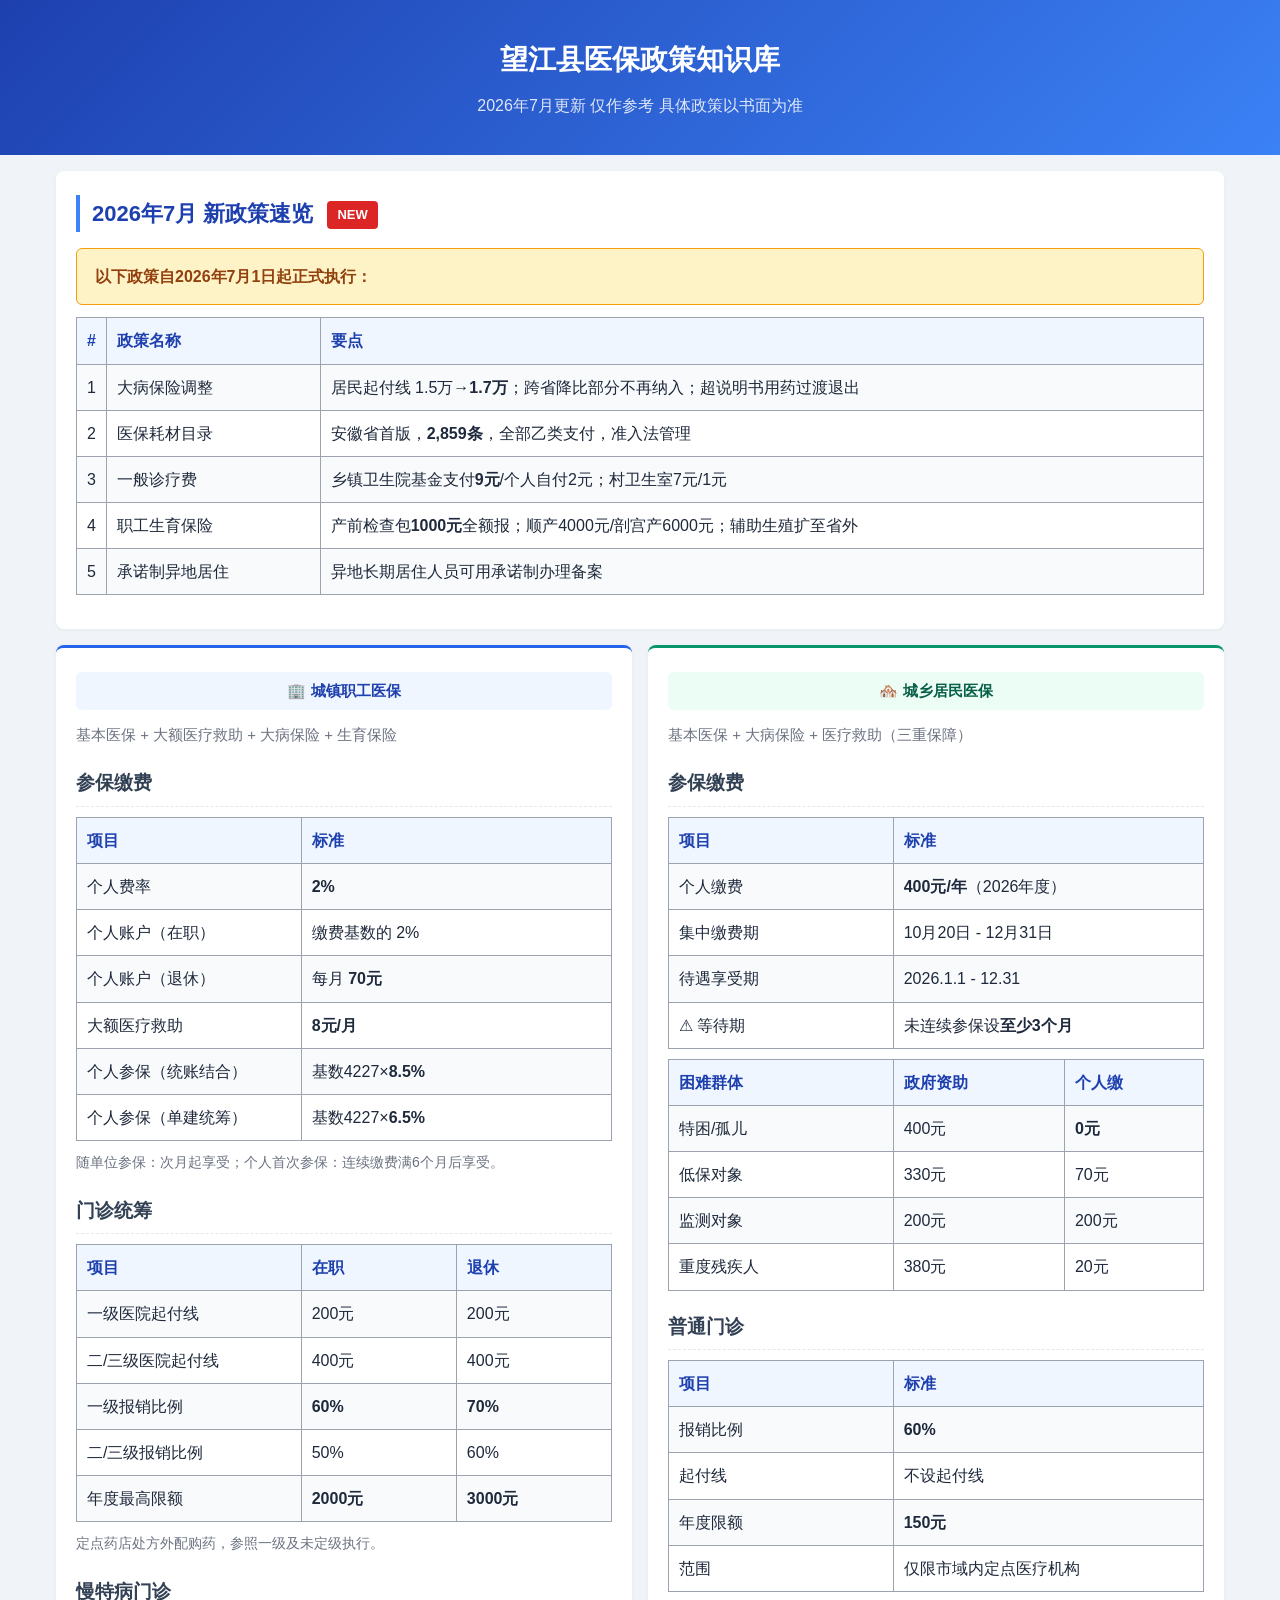
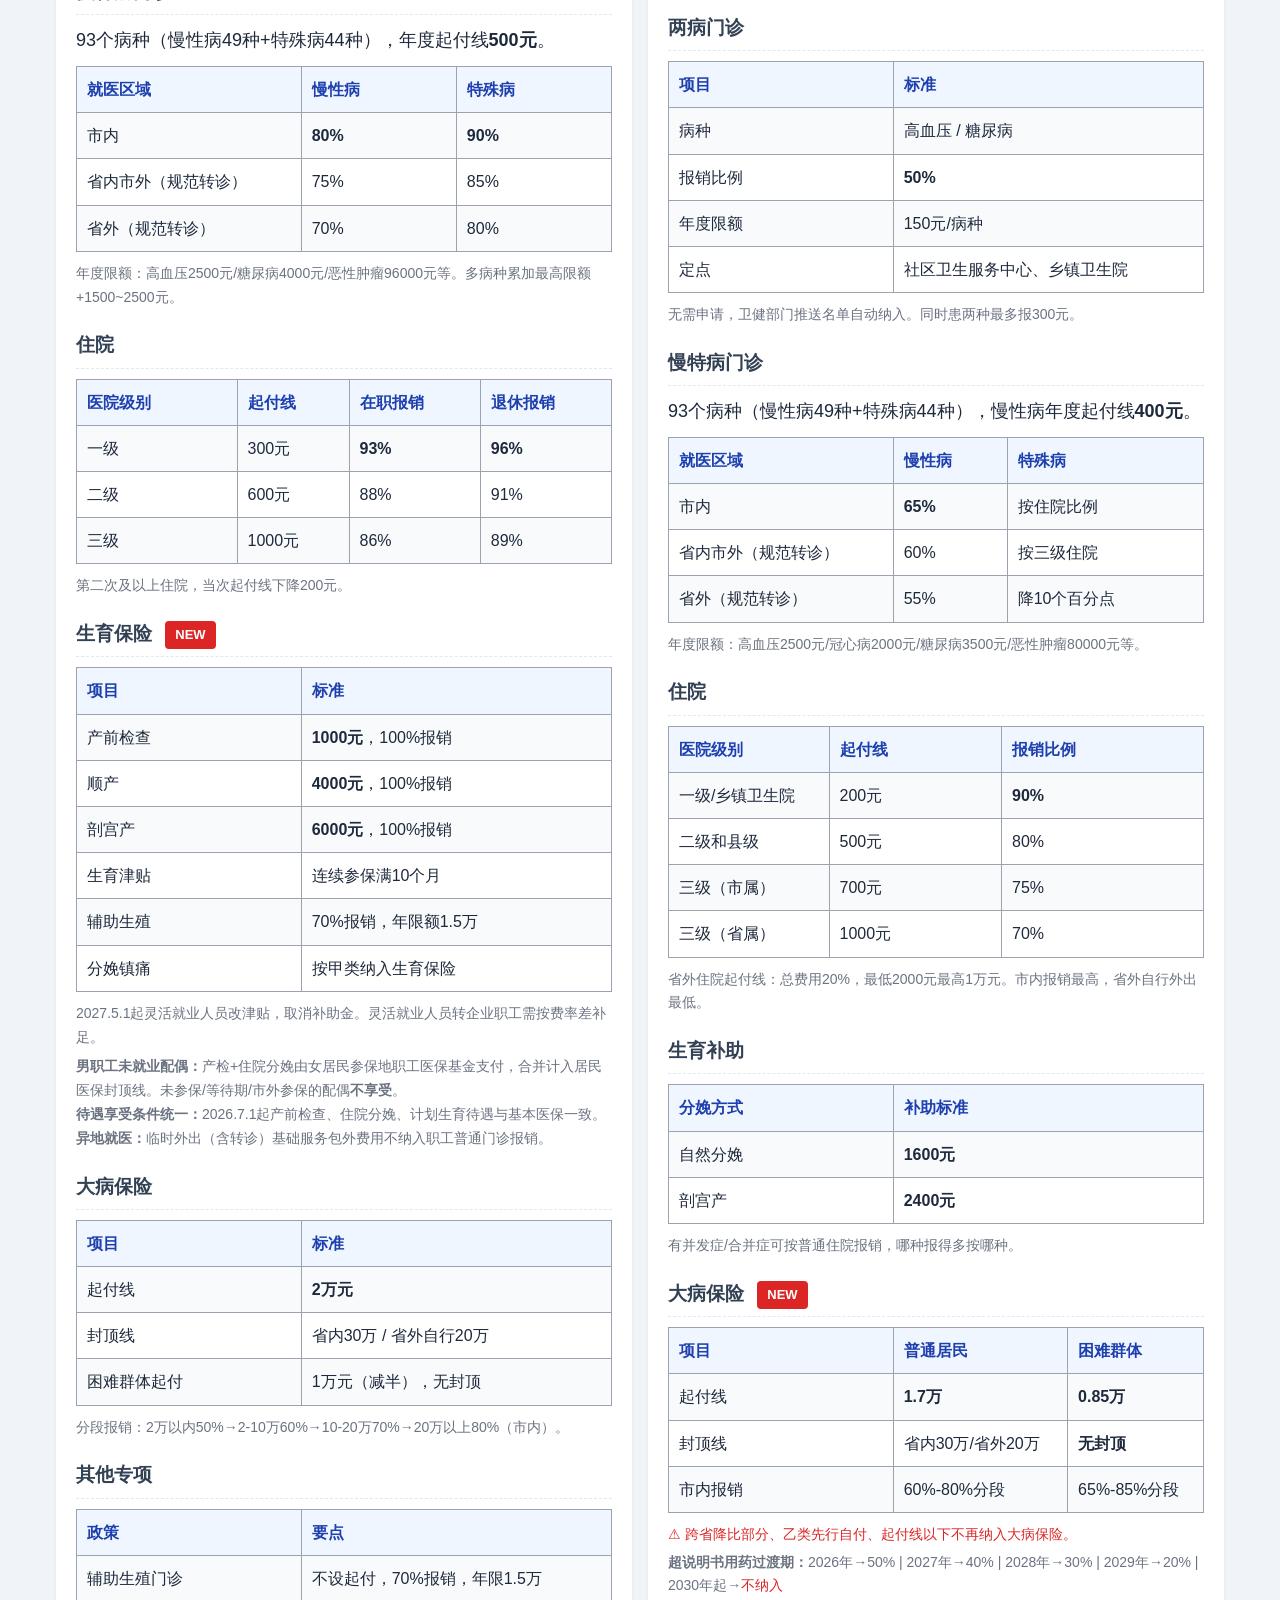
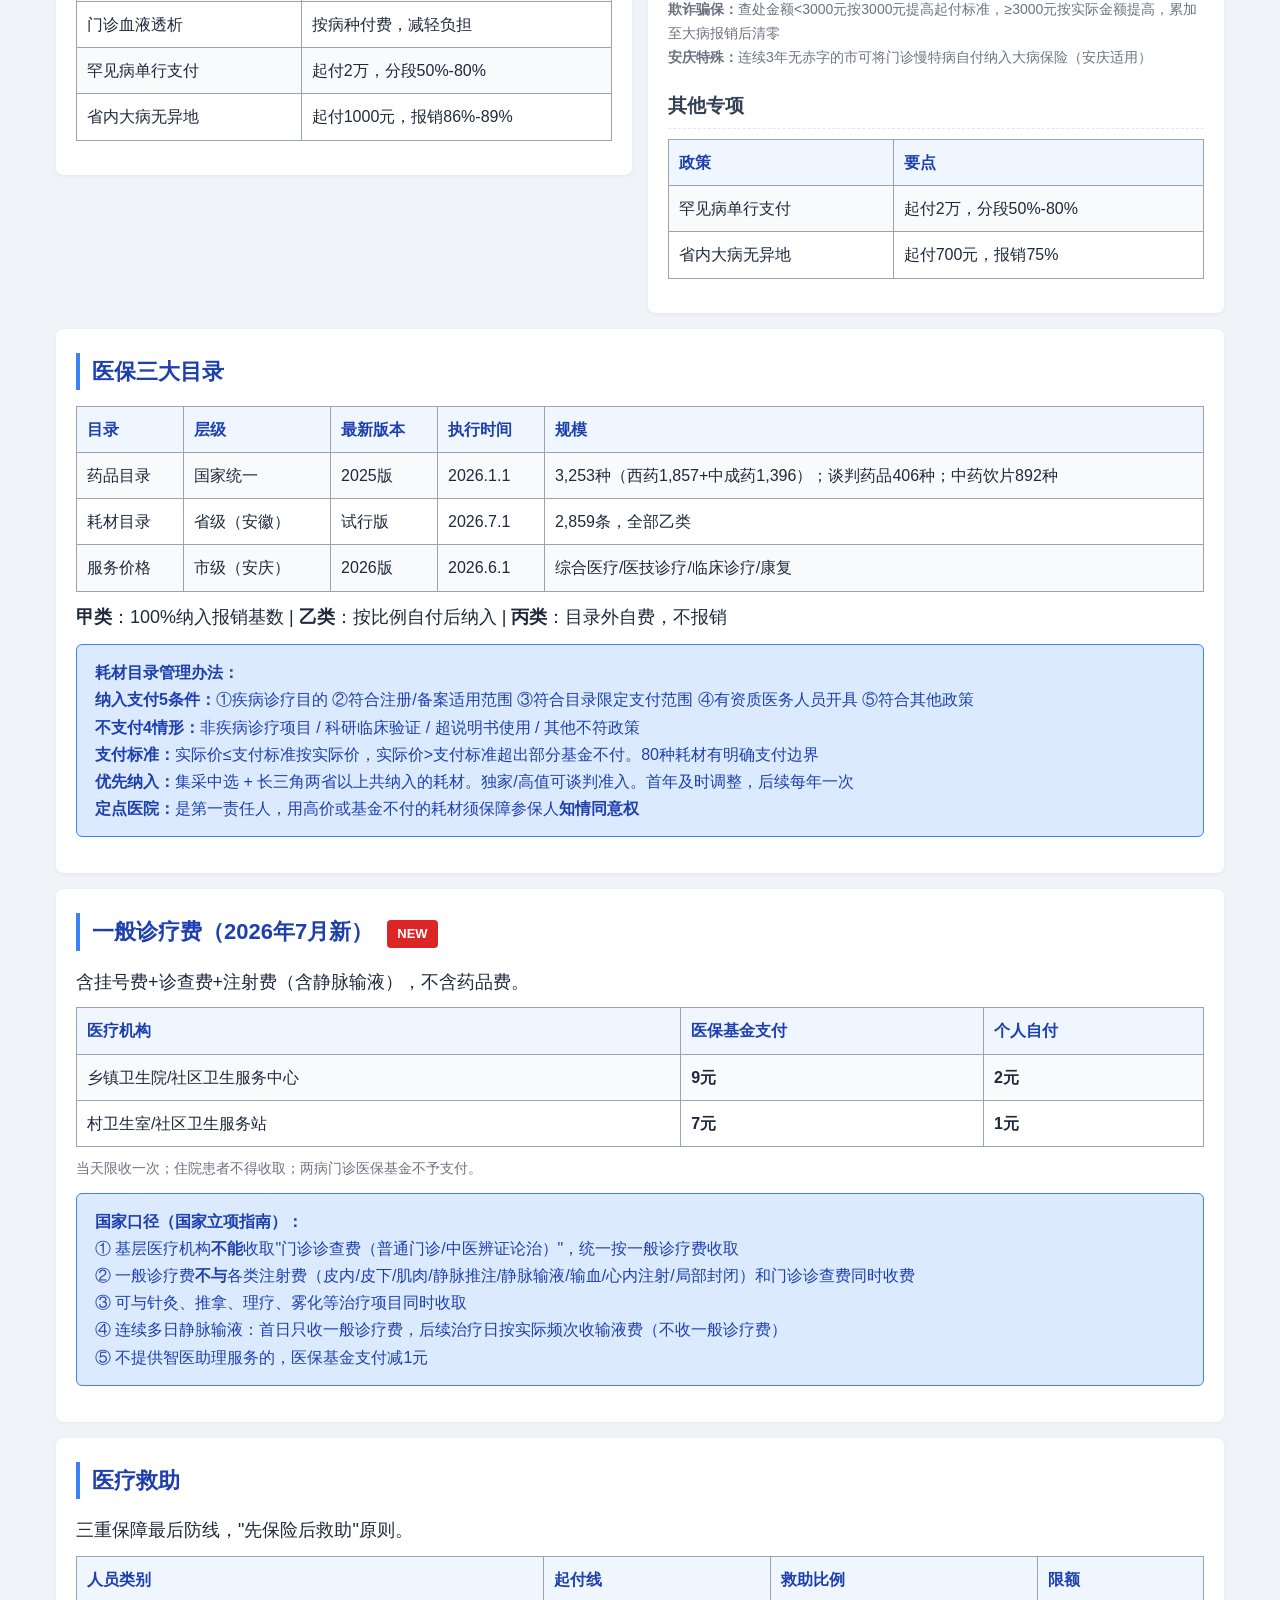
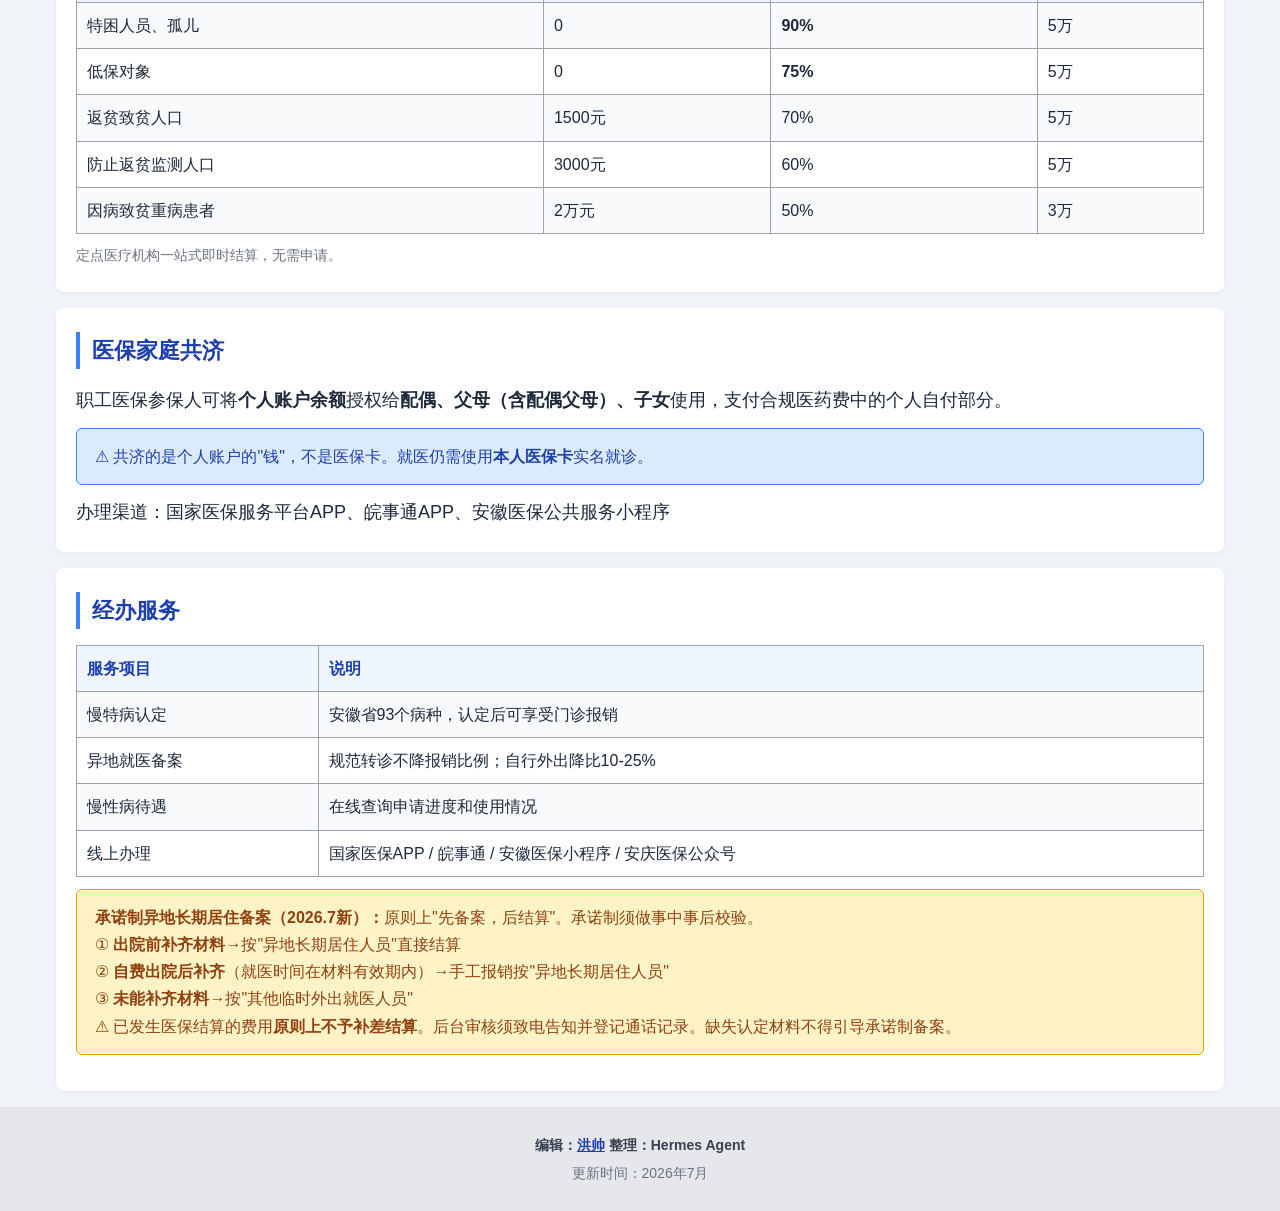
==== commit 233d11f4: "补充2026年7月新政策细节：一般诊疗费国家口径、大病保险过渡期+欺诈骗保规则、生育保险灵活就业+男职工配偶规则、耗材管理办法、承诺制异地备案" ====
--- a/index.html
+++ b/index.html
@@ -233,7 +233,12 @@
     <tr><td>辅助生殖</td><td>70%报销，年限额1.5万</td></tr>
     <tr><td>分娩镇痛</td><td>按甲类纳入生育保险</td></tr>
   </table>
-  <p class="note">2027.5.1起灵活就业人员改津贴，取消补助金。</p>
+  <p class="note">2027.5.1起灵活就业人员改津贴，取消补助金。灵活就业人员转企业职工需按费率差补足。</p>
+  <p class="note">
+    <strong>男职工未就业配偶：</strong>产检+住院分娩由女居民参保地职工医保基金支付，合并计入居民医保封顶线。未参保/等待期/市外参保的配偶<strong>不享受</strong>。<br>
+    <strong>待遇享受条件统一：</strong>2026.7.1起产前检查、住院分娩、计划生育待遇与基本医保一致。<br>
+    <strong>异地就医：</strong>临时外出（含转诊）基础服务包外费用不纳入职工普通门诊报销。
+  </p>
 
   <h3>大病保险</h3>
   <table>
@@ -333,7 +338,12 @@
     <tr><td>封顶线</td><td>省内30万/省外20万</td><td><strong>无封顶</strong></td></tr>
     <tr><td>市内报销</td><td>60%-80%分段</td><td>65%-85%分段</td></tr>
   </table>
-  <p class="note" style="color:#dc2626">⚠ 跨省降比部分、乙类先行自付、起付线以下不再纳入大病保险。超说明书用药过渡退出（2030年出局）。</p>
+  <p class="note" style="color:#dc2626">⚠ 跨省降比部分、乙类先行自付、起付线以下不再纳入大病保险。</p>
+  <p class="note" style="margin-top:4px">
+    <strong>超说明书用药过渡期：</strong>2026年→50% | 2027年→40% | 2028年→30% | 2029年→20% | 2030年起→<span style="color:#dc2626">不纳入</span><br>
+    <strong>欺诈骗保：</strong>查处金额&lt;3000元按3000元提高起付标准，≥3000元按实际金额提高，累加至大病报销后清零<br>
+    <strong>安庆特殊：</strong>连续3年无赤字的市可将门诊慢特病自付纳入大病保险（安庆适用）
+  </p>
 
   <h3>其他专项</h3>
   <table>
@@ -356,6 +366,14 @@
     <tr><td>服务价格</td><td>市级（安庆）</td><td>2026版</td><td>2026.6.1</td><td>综合医疗/医技诊疗/临床诊疗/康复</td></tr>
   </table>
   <p style="margin-top:8px"><strong>甲类</strong>：100%纳入报销基数 | <strong>乙类</strong>：按比例自付后纳入 | <strong>丙类</strong>：目录外自费，不报销</p>
+  <div class="alert alert-info" style="margin-top:12px">
+    <strong>耗材目录管理办法：</strong><br>
+    <strong>纳入支付5条件：</strong>①疾病诊疗目的 ②符合注册/备案适用范围 ③符合目录限定支付范围 ④有资质医务人员开具 ⑤符合其他政策<br>
+    <strong>不支付4情形：</strong>非疾病诊疗项目 / 科研临床验证 / 超说明书使用 / 其他不符政策<br>
+    <strong>支付标准：</strong>实际价≤支付标准按实际价，实际价>支付标准超出部分基金不付。80种耗材有明确支付边界<br>
+    <strong>优先纳入：</strong>集采中选 + 长三角两省以上共纳入的耗材。独家/高值可谈判准入。首年及时调整，后续每年一次<br>
+    <strong>定点医院：</strong>是第一责任人，用高价或基金不付的耗材须保障参保人<strong>知情同意权</strong>
+  </div>
 </section>
 
 <section>
@@ -367,6 +385,14 @@
     <tr><td>村卫生室/社区卫生服务站</td><td><strong>7元</strong></td><td><strong>1元</strong></td></tr>
   </table>
   <p class="note">当天限收一次；住院患者不得收取；两病门诊医保基金不予支付。</p>
+  <div class="alert alert-info" style="margin-top:12px">
+    <strong>国家口径（国家立项指南）：</strong><br>
+    ① 基层医疗机构<strong>不能</strong>收取"门诊诊查费（普通门诊/中医辨证论治）"，统一按一般诊疗费收取<br>
+    ② 一般诊疗费<strong>不与</strong>各类注射费（皮内/皮下/肌肉/静脉推注/静脉输液/输血/心内注射/局部封闭）和门诊诊查费同时收费<br>
+    ③ 可与针灸、推拿、理疗、雾化等治疗项目同时收取<br>
+    ④ 连续多日静脉输液：首日只收一般诊疗费，后续治疗日按实际频次收输液费（不收一般诊疗费）<br>
+    ⑤ 不提供智医助理服务的，医保基金支付减1元
+  </div>
 </section>
 
 <section>
@@ -401,6 +427,13 @@
     <tr><td>慢性病待遇</td><td>在线查询申请进度和使用情况</td></tr>
     <tr><td>线上办理</td><td>国家医保APP / 皖事通 / 安徽医保小程序 / 安庆医保公众号</td></tr>
   </table>
+  <div class="alert" style="margin-top:12px">
+    <strong>承诺制异地长期居住备案（2026.7新）：</strong>原则上"先备案，后结算"。承诺制须做事中事后校验。<br>
+    ① <strong>出院前补齐材料</strong>→按"异地长期居住人员"直接结算<br>
+    ② <strong>自费出院后补齐</strong>（就医时间在材料有效期内）→手工报销按"异地长期居住人员"<br>
+    ③ <strong>未能补齐材料</strong>→按"其他临时外出就医人员"<br>
+    ⚠ 已发生医保结算的费用<strong>原则上不予补差结算</strong>。后台审核须致电告知并登记通话记录。缺失认定材料不得引导承诺制备案。
+  </div>
 </section>
 
 </div>
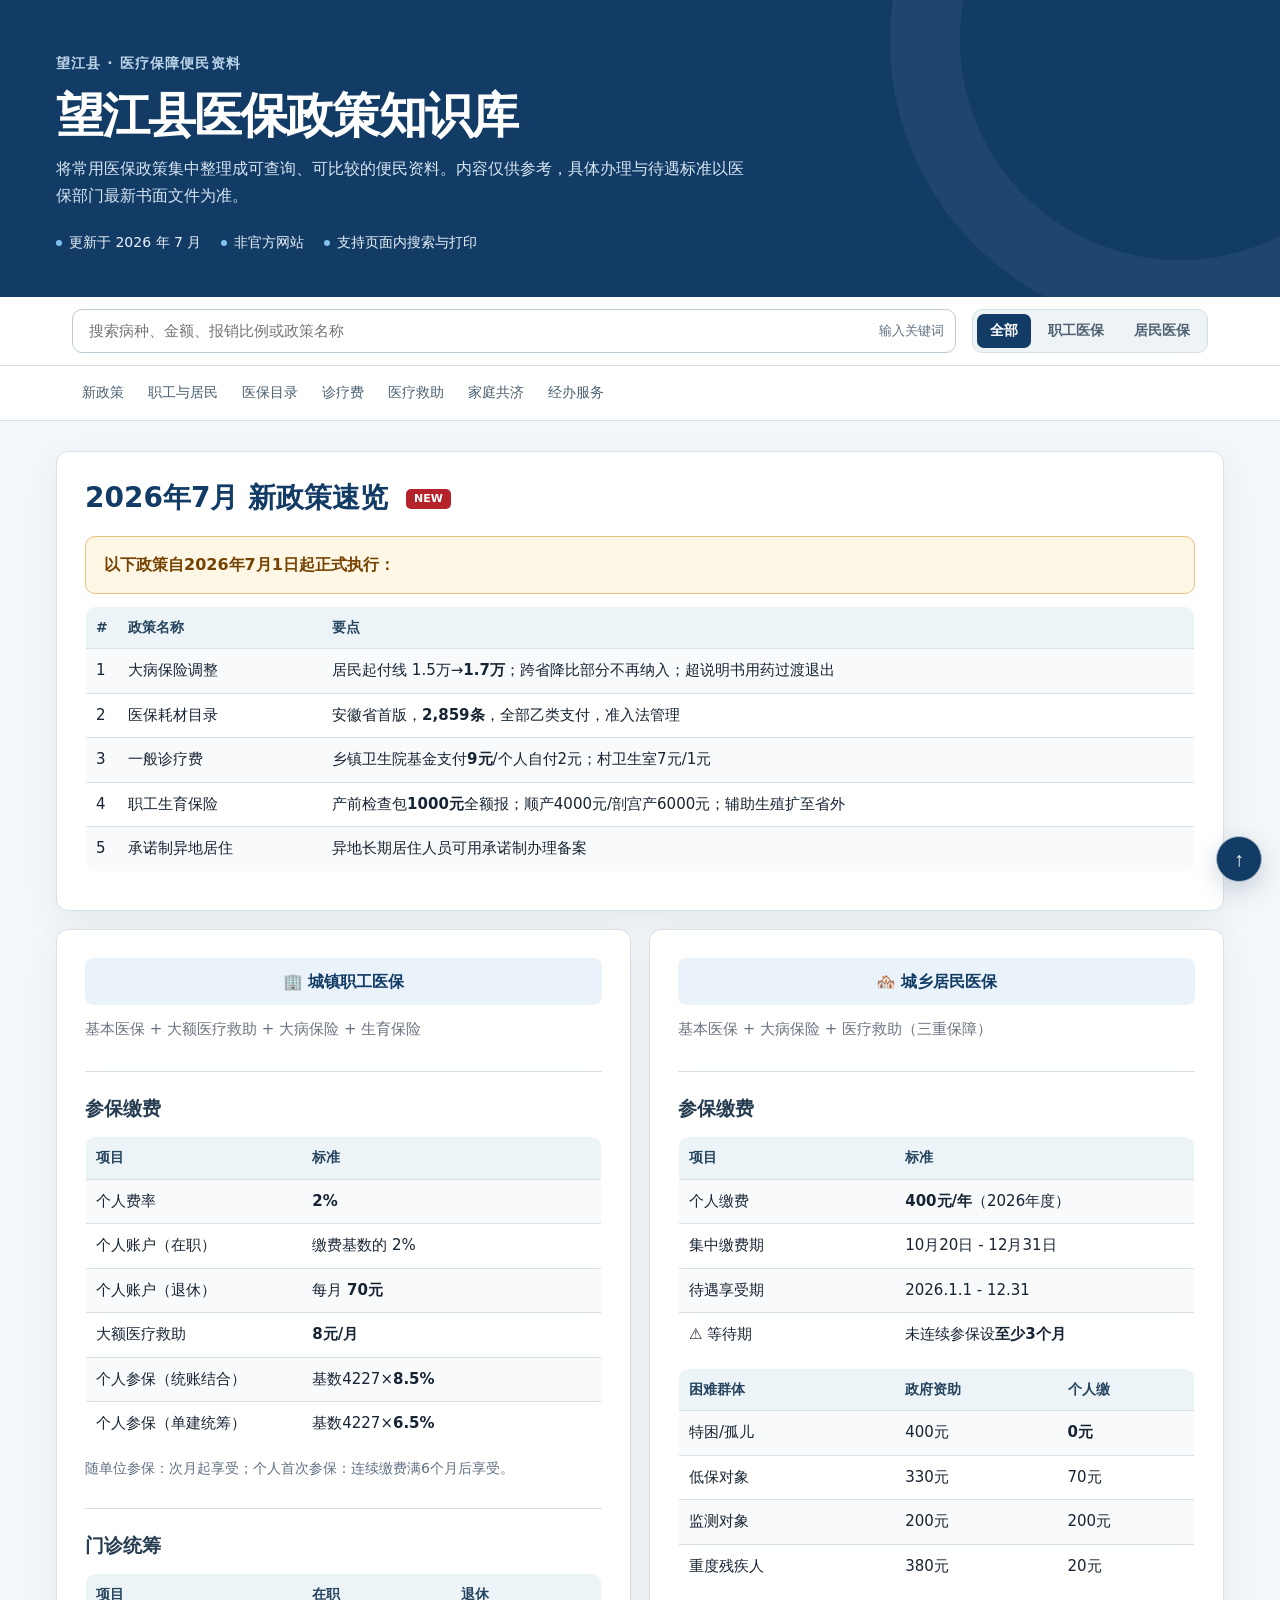
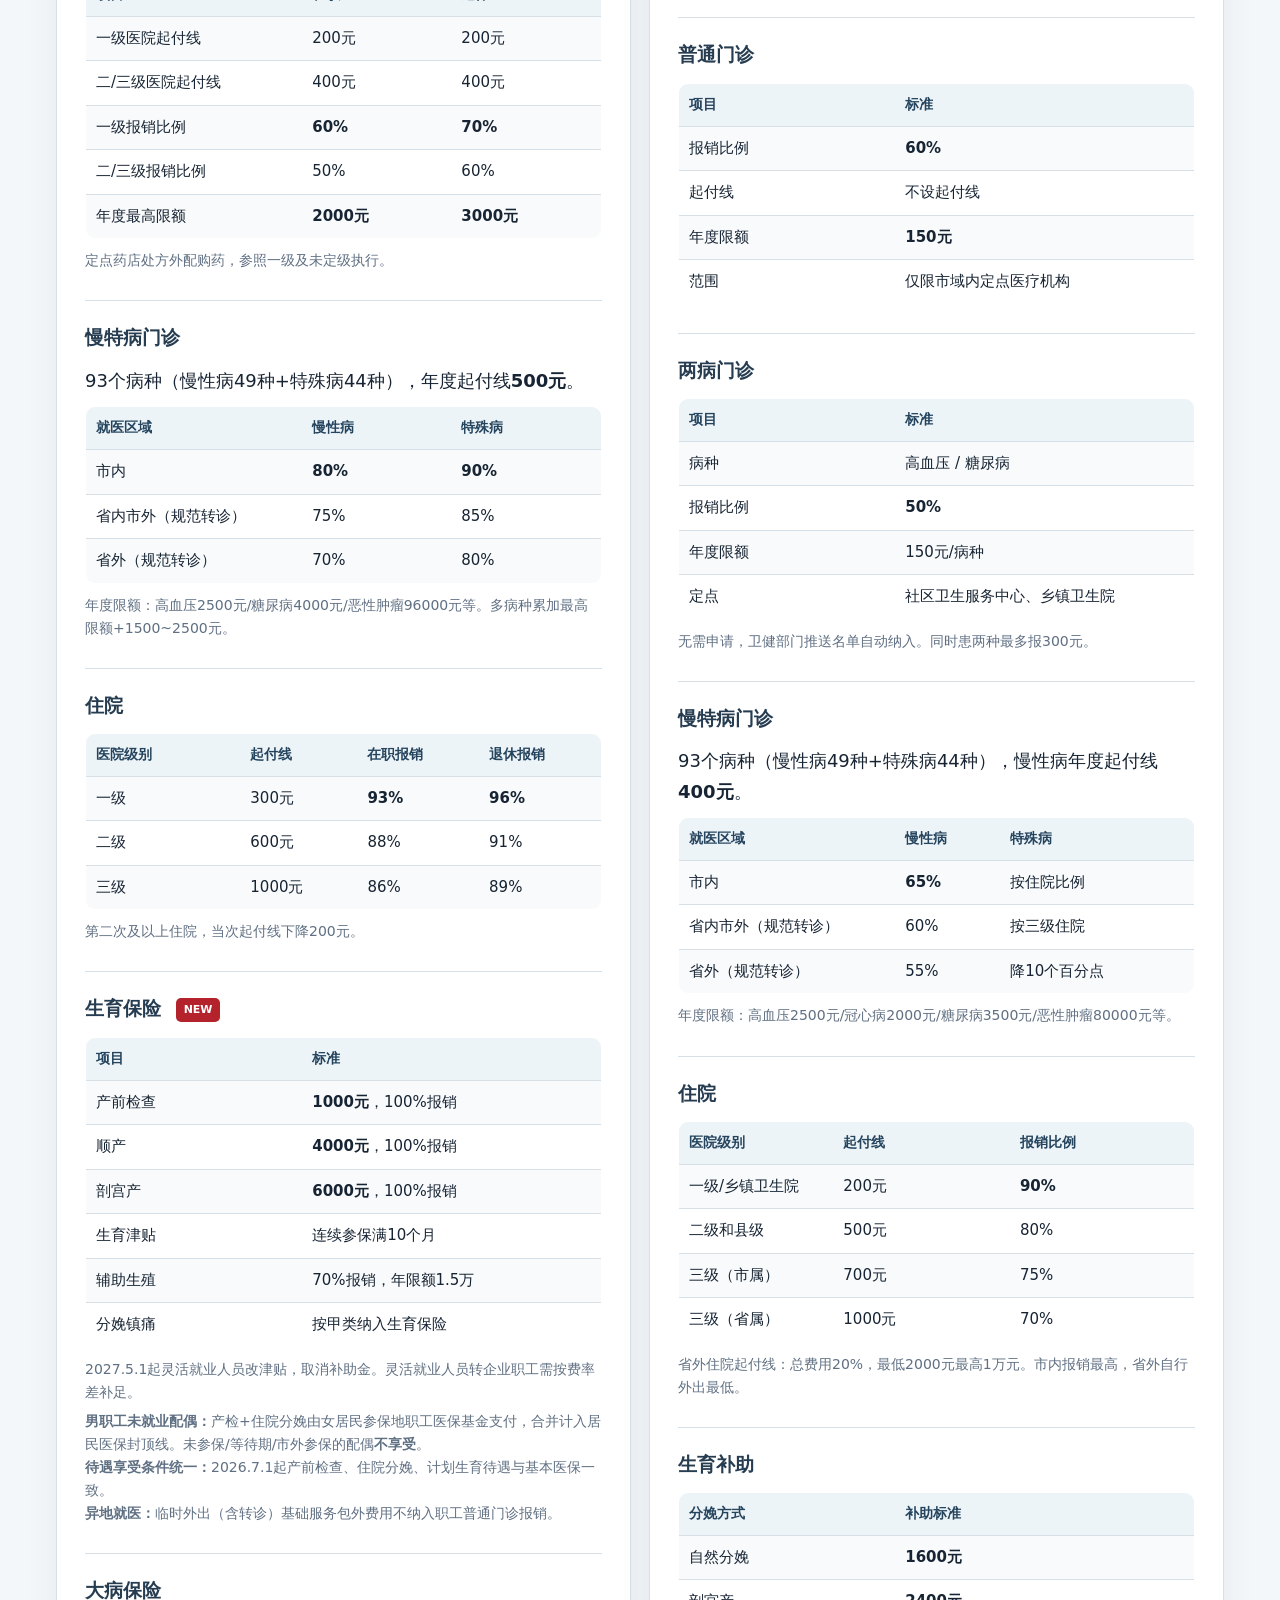
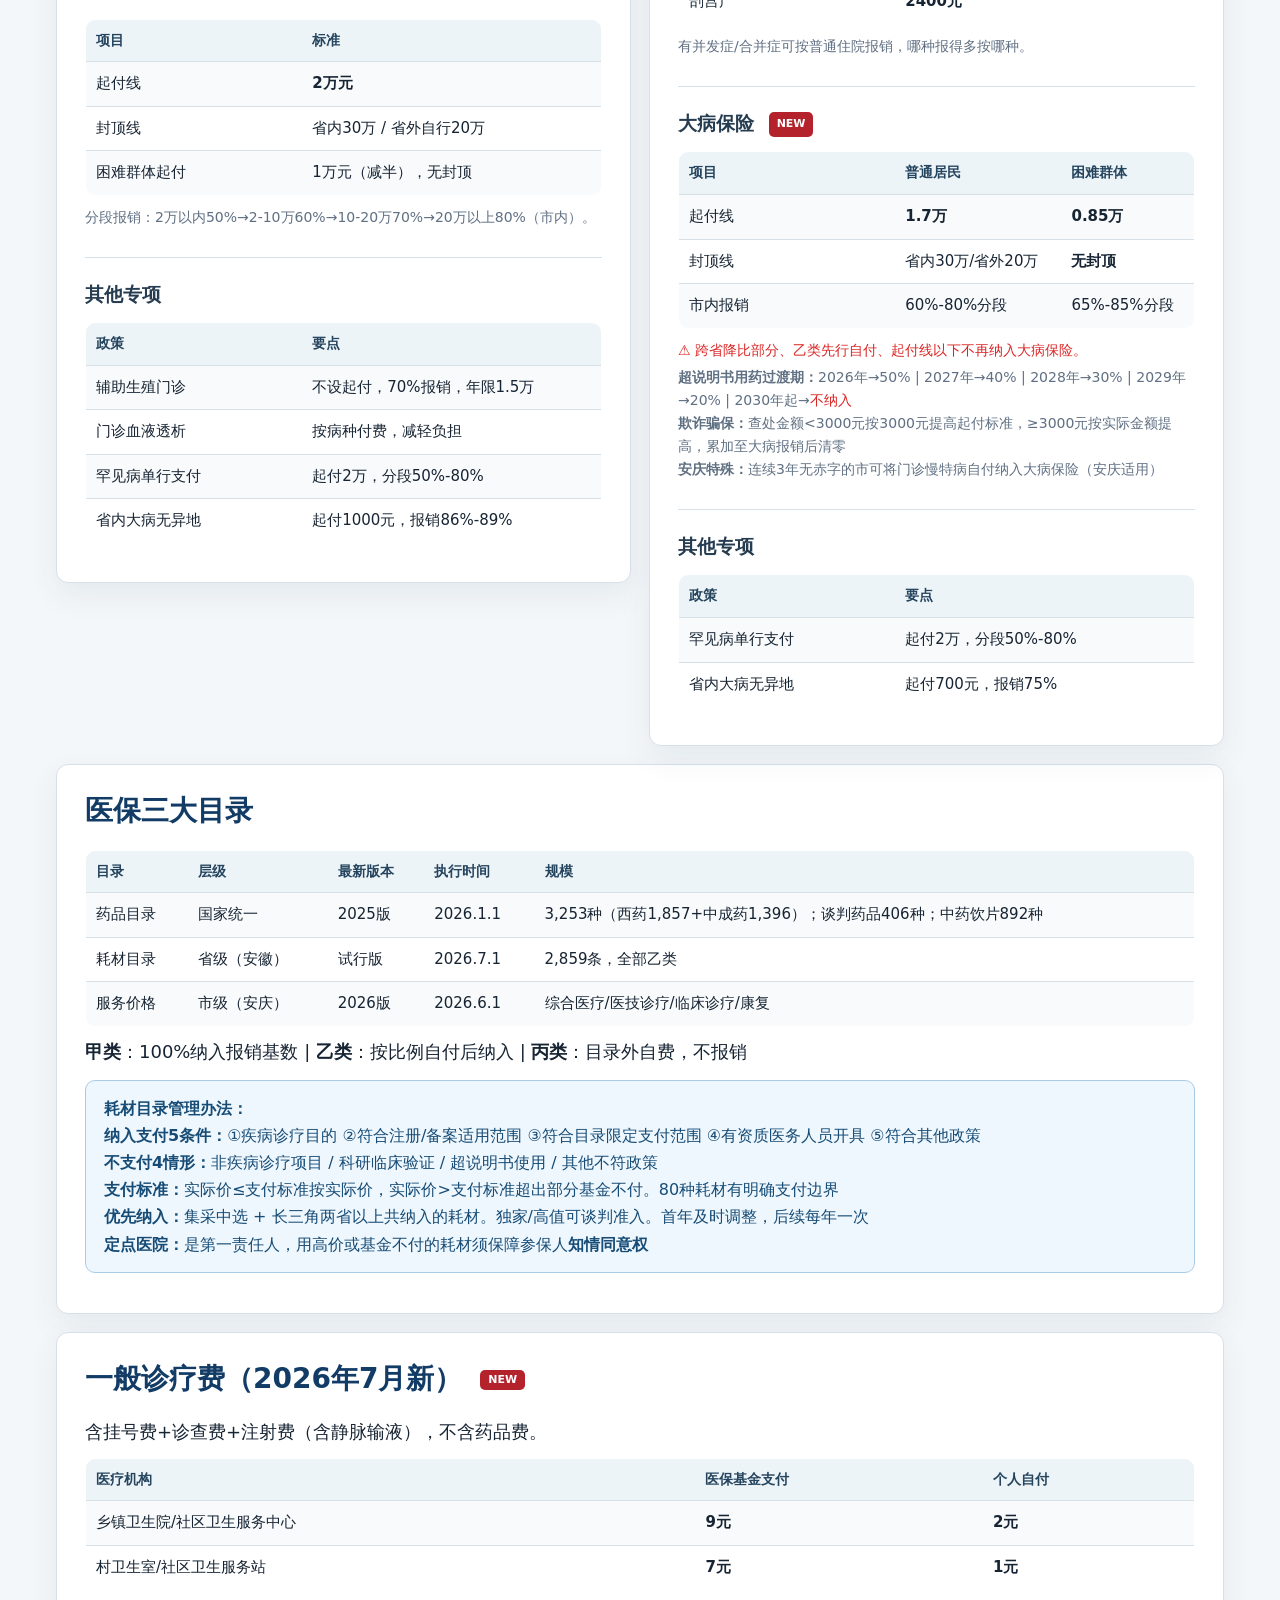
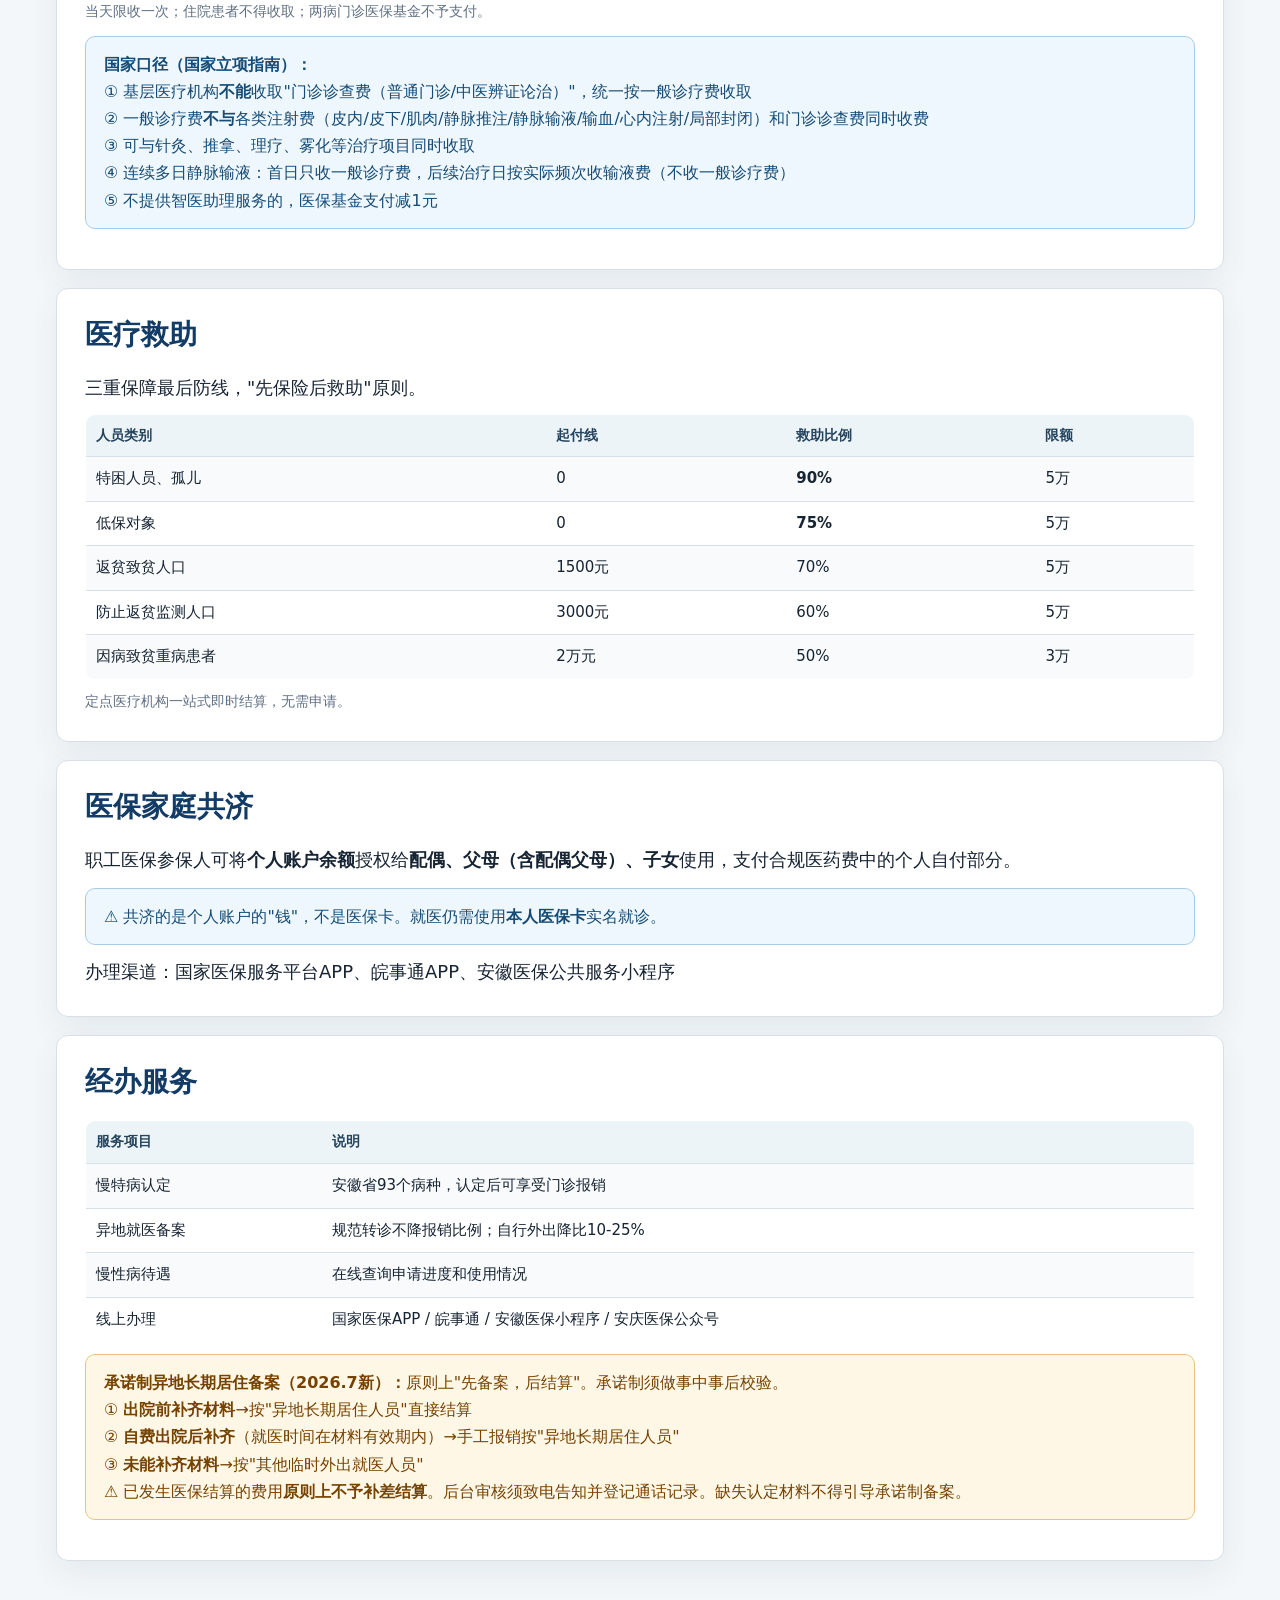
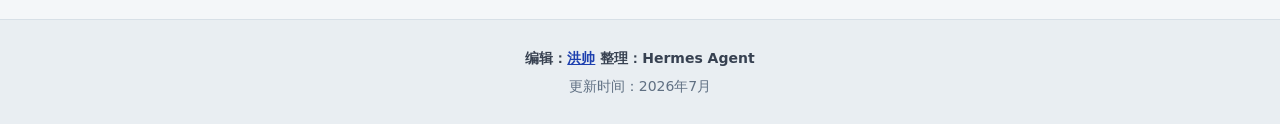
==== commit bb381907: "Redesign policy knowledge page" ====
--- a/index.html
+++ b/index.html
@@ -3,6 +3,8 @@
 <head>
 <meta charset="UTF-8">
 <meta name="viewport" content="width=device-width, initial-scale=1.0">
+<meta name="description" content="望江县医保政策知识库，整理职工医保、居民医保、慢特病、住院、生育、大病保险和医疗救助等常用政策。">
+<meta name="theme-color" content="#123b66">
 <title>望江县医保政策知识库：小洪整理</title>
 <style>
 * { margin:0; padding:0; box-sizing:border-box; }
@@ -145,18 +147,28 @@
   th, td { padding: 6px 4px; }
 }
 </style>
+<link rel="stylesheet" href="redesign.css">
 </head>
 <body>
 
+<a class="skip-link" href="#main-content">跳到主要内容</a>
 <header>
-  <h1>望江县医保政策知识库</h1>
-  <p>2026年7月更新 仅作参考 具体政策以书面为准</p>
+  <div class="header-inner">
+    <div class="header-kicker">望江县 · 医疗保障便民资料</div>
+    <h1>望江县医保政策知识库</h1>
+    <p>将常用医保政策集中整理成可查询、可比较的便民资料。内容仅供参考，具体办理与待遇标准以医保部门最新书面文件为准。</p>
+    <div class="header-meta"><span>更新于 2026 年 7 月</span><span>非官方网站</span><span>支持页面内搜索与打印</span></div>
+  </div>
 </header>
-
-<div class="container">
+<div class="utility-bar" role="search"><div class="utility-inner">
+  <label class="search-box"><span class="visually-hidden">搜索政策内容</span><input id="policy-search" type="search" placeholder="搜索病种、金额、报销比例或政策名称" autocomplete="off"><span class="search-status" id="search-status" aria-live="polite">输入关键词</span></label>
+  <div class="view-switch" aria-label="医保类型视图"><button type="button" data-view="all" aria-pressed="true">全部</button><button type="button" data-view="employee" aria-pressed="false">职工医保</button><button type="button" data-view="resident" aria-pressed="false">居民医保</button></div>
+</div></div>
+<nav class="section-nav" aria-label="页面目录"><div class="section-nav-inner"><a href="#new-policies">新政策</a><a href="#insurance-compare">职工与居民</a><a href="#medical-catalog">医保目录</a><a href="#clinic-fee">诊疗费</a><a href="#medical-assistance">医疗救助</a><a href="#family-account">家庭共济</a><a href="#services">经办服务</a></div></nav>
+<main class="container" id="main-content">
 
 <!-- ===== NEW POLICIES OVERVIEW ===== -->
-<section>
+<section id="new-policies">
   <h2>2026年7月 新政策速览 <span class="badge">NEW</span></h2>
   <div class="alert">
     <strong>以下政策自2026年7月1日起正式执行：</strong>
@@ -172,7 +184,7 @@
 </section>
 
 <!-- ===== TWO-COLUMN: 职工 (LEFT) vs 居民 (RIGHT) ===== -->
-<div class="two-col">
+<div class="two-col" id="insurance-compare">
 
 <!-- ========== LEFT: 城镇职工 ========== -->
 <div class="col-left">
@@ -357,7 +369,7 @@
 </div><!-- /two-col -->
 
 <!-- ===== 公共政策（下方全宽） ===== -->
-<section>
+<section id="medical-catalog">
   <h2>医保三大目录</h2>
   <table>
     <tr><th>目录</th><th>层级</th><th>最新版本</th><th>执行时间</th><th>规模</th></tr>
@@ -376,7 +388,7 @@
   </div>
 </section>
 
-<section>
+<section id="clinic-fee">
   <h2>一般诊疗费（2026年7月新） <span class="badge">NEW</span></h2>
   <p>含挂号费+诊查费+注射费（含静脉输液），不含药品费。</p>
   <table>
@@ -395,7 +407,7 @@
   </div>
 </section>
 
-<section>
+<section id="medical-assistance">
   <h2>医疗救助</h2>
   <p>三重保障最后防线，"先保险后救助"原则。</p>
   <table>
@@ -409,7 +421,7 @@
   <p class="note">定点医疗机构一站式即时结算，无需申请。</p>
 </section>
 
-<section>
+<section id="family-account">
   <h2>医保家庭共济</h2>
   <p>职工医保参保人可将<strong>个人账户余额</strong>授权给<strong>配偶、父母（含配偶父母）、子女</strong>使用，支付合规医药费中的个人自付部分。</p>
   <div class="alert alert-info">
@@ -418,7 +430,7 @@
   <p>办理渠道：国家医保服务平台APP、皖事通APP、安徽医保公共服务小程序</p>
 </section>
 
-<section>
+<section id="services">
   <h2>经办服务</h2>
   <table>
     <tr><th>服务项目</th><th>说明</th></tr>
@@ -436,12 +448,14 @@
   </div>
 </section>
 
-</div>
+</main>
 
 <footer>
   <strong>编辑：<a href="home.html" style="color:#1e40af">洪帅</a>  整理：Hermes Agent</strong><br>
   更新时间：2026年7月
 </footer>
 
+<button class="back-to-top" id="back-to-top" type="button" aria-label="返回页面顶部">↑</button>
+<script src="redesign.js"></script>
 </body>
 </html>
--- a/redesign.css
+++ b/redesign.css
@@ -0,0 +1,8 @@
+:root{--ink:#172433;--muted:#607083;--navy:#123b66;--blue:#1769aa;--soft:#eaf3fa;--paper:#f4f7f9;--line:#d7e0e7;--radius:12px;--shadow:0 12px 32px rgba(18,59,102,.07)}
+html{scroll-behavior:smooth;scroll-padding-top:132px}body{color:var(--ink);background:var(--paper);font-family:"PingFang SC","Microsoft YaHei",system-ui,sans-serif}a{color:var(--blue)}a:focus-visible,button:focus-visible,input:focus-visible{outline:3px solid rgba(23,105,170,.35);outline-offset:3px}.skip-link{position:fixed;z-index:1000;top:10px;left:10px;padding:10px 14px;border-radius:8px;color:#fff;background:var(--navy);transform:translateY(-160%)}.skip-link:focus{transform:translateY(0)}
+header{position:relative;overflow:hidden;padding:52px 20px 42px;text-align:left;background:var(--navy)}header::after{content:"";position:absolute;width:440px;height:440px;right:-190px;top:-250px;border:70px solid rgba(255,255,255,.055);border-radius:50%}.header-inner{position:relative;z-index:1;max-width:1168px;margin:0 auto}.header-kicker{margin-bottom:12px;color:#bcd5e9;font-size:14px;font-weight:700;letter-spacing:.08em}header h1{max-width:760px;margin-bottom:12px;font-size:clamp(30px,4vw,48px);line-height:1.15;letter-spacing:-.04em}header p{max-width:700px;color:#d7e6f2;font-size:16px;opacity:1}.header-meta{display:flex;flex-wrap:wrap;gap:10px 20px;margin-top:22px;color:#eaf3fa;font-size:14px}.header-meta span{display:inline-flex;align-items:center;gap:7px}.header-meta span::before{content:"";width:6px;height:6px;border-radius:50%;background:#7fc2ef}
+.utility-bar{position:sticky;z-index:100;top:0;border-bottom:1px solid var(--line);background:rgba(255,255,255,.94);backdrop-filter:blur(14px)}.utility-inner{display:grid;grid-template-columns:minmax(220px,1fr) auto;gap:16px;align-items:center;max-width:1168px;min-height:68px;margin:0 auto;padding:10px 16px}.search-box{position:relative}.search-box input{width:100%;height:44px;padding:0 110px 0 16px;border:1px solid #bdcad5;border-radius:10px;color:var(--ink);background:#fff;font:inherit;font-size:15px}.search-status{position:absolute;right:12px;top:11px;color:var(--muted);font-size:13px}.view-switch{display:flex;gap:4px;padding:4px;border:1px solid var(--line);border-radius:10px;background:#eef3f6}.view-switch button{min-height:34px;padding:0 13px;border:0;border-radius:7px;color:#4f6172;background:transparent;font:inherit;font-size:14px;font-weight:700;cursor:pointer}.view-switch button[aria-pressed="true"]{color:#fff;background:var(--navy)}
+.section-nav{border-bottom:1px solid var(--line);background:#fff}.section-nav-inner{display:flex;gap:4px;max-width:1168px;margin:0 auto;padding:8px 16px;overflow-x:auto}.section-nav a{flex:0 0 auto;padding:7px 10px;border-radius:7px;color:#496071;font-size:14px;text-decoration:none}.section-nav a:hover{color:var(--navy);background:var(--soft)}.container{max-width:1200px;padding:12px 16px 40px}section{margin:18px 0;padding:28px;border:1px solid var(--line);border-radius:var(--radius);box-shadow:var(--shadow)}section h2{margin-bottom:20px;padding-left:0;border-left:0;color:var(--navy);font-size:clamp(22px,2.5vw,28px);line-height:1.3}section h3{margin:28px 0 12px;padding:20px 0 0;border-top:1px solid var(--line);border-bottom:0;color:#263c50;font-size:19px}.badge{padding:3px 8px;border-radius:5px;background:#b4232c;font-size:11px}.alert{border-color:#e7c47e;border-radius:10px;color:#754200;background:#fff7e6}.alert-info{border-color:#a9cce6;color:#174c76;background:#eef7fd}table{display:table;overflow:hidden;border:1px solid var(--line);border-radius:10px;font-size:15px}th,td{border:0;border-bottom:1px solid var(--line);vertical-align:top}th{color:#25445e;background:#edf4f8;font-size:14px}tr:last-child td{border-bottom:0}tr:nth-child(even) td{background:#f8fafb}.two-col{gap:18px;align-items:start}.two-col section{margin:0}.col-left section,.col-right section{border-top:1px solid var(--line)}.col-label{padding:10px 12px;border-radius:8px;color:var(--navy)!important;background:var(--soft)!important;font-size:16px}.is-hidden{display:none!important}.note{color:var(--muted);line-height:1.65}.back-to-top{position:fixed;z-index:90;right:18px;bottom:18px;width:46px;height:46px;border:1px solid #aebdca;border-radius:50%;color:#fff;background:var(--navy);box-shadow:0 8px 24px rgba(18,59,102,.2);font-size:20px;cursor:pointer}footer{border-top:1px solid var(--line);color:var(--muted);background:#e9eef2}mark.search-hit{padding:0 2px;border-radius:2px;color:inherit;background:#ffe28a}
+@media(max-width:900px){.utility-inner{grid-template-columns:1fr}.view-switch{width:100%}.view-switch button{flex:1}.two-col{grid-template-columns:1fr}section{padding:22px 18px}}@media(max-width:640px){html{scroll-padding-top:180px}header{padding:38px 18px 32px}.container{padding-inline:10px}section{padding:20px 14px}.table-scroll{width:100%;margin:12px 0;overflow-x:auto;border-radius:10px}.table-scroll table{min-width:570px;margin:0}.table-scroll::after{content:"表格可左右滑动";display:block;padding-top:6px;color:var(--muted);font-size:12px;text-align:right}}@media(prefers-reduced-motion:reduce){html{scroll-behavior:auto}*,*::before,*::after{animation:none!important;transition:none!important}}@media print{body{color:#000;background:#fff;font-size:11pt}.utility-bar,.section-nav,.back-to-top,.skip-link{display:none!important}header{padding:18px 0;color:#000;background:#fff}header p,.header-meta,.header-kicker{color:#333}.container{max-width:none;padding:0}.two-col{display:block}section{break-inside:avoid;margin:10px 0;padding:12px;box-shadow:none}table{font-size:9pt}}
+.visually-hidden{position:absolute!important;width:1px!important;height:1px!important;padding:0!important;margin:-1px!important;overflow:hidden!important;clip:rect(0,0,0,0)!important;white-space:nowrap!important;border:0!important}
+.two-col,.col-left,.col-right,section{min-width:0}@media(max-width:640px){.table-scroll{max-width:100%}.table-scroll table{width:570px}}
